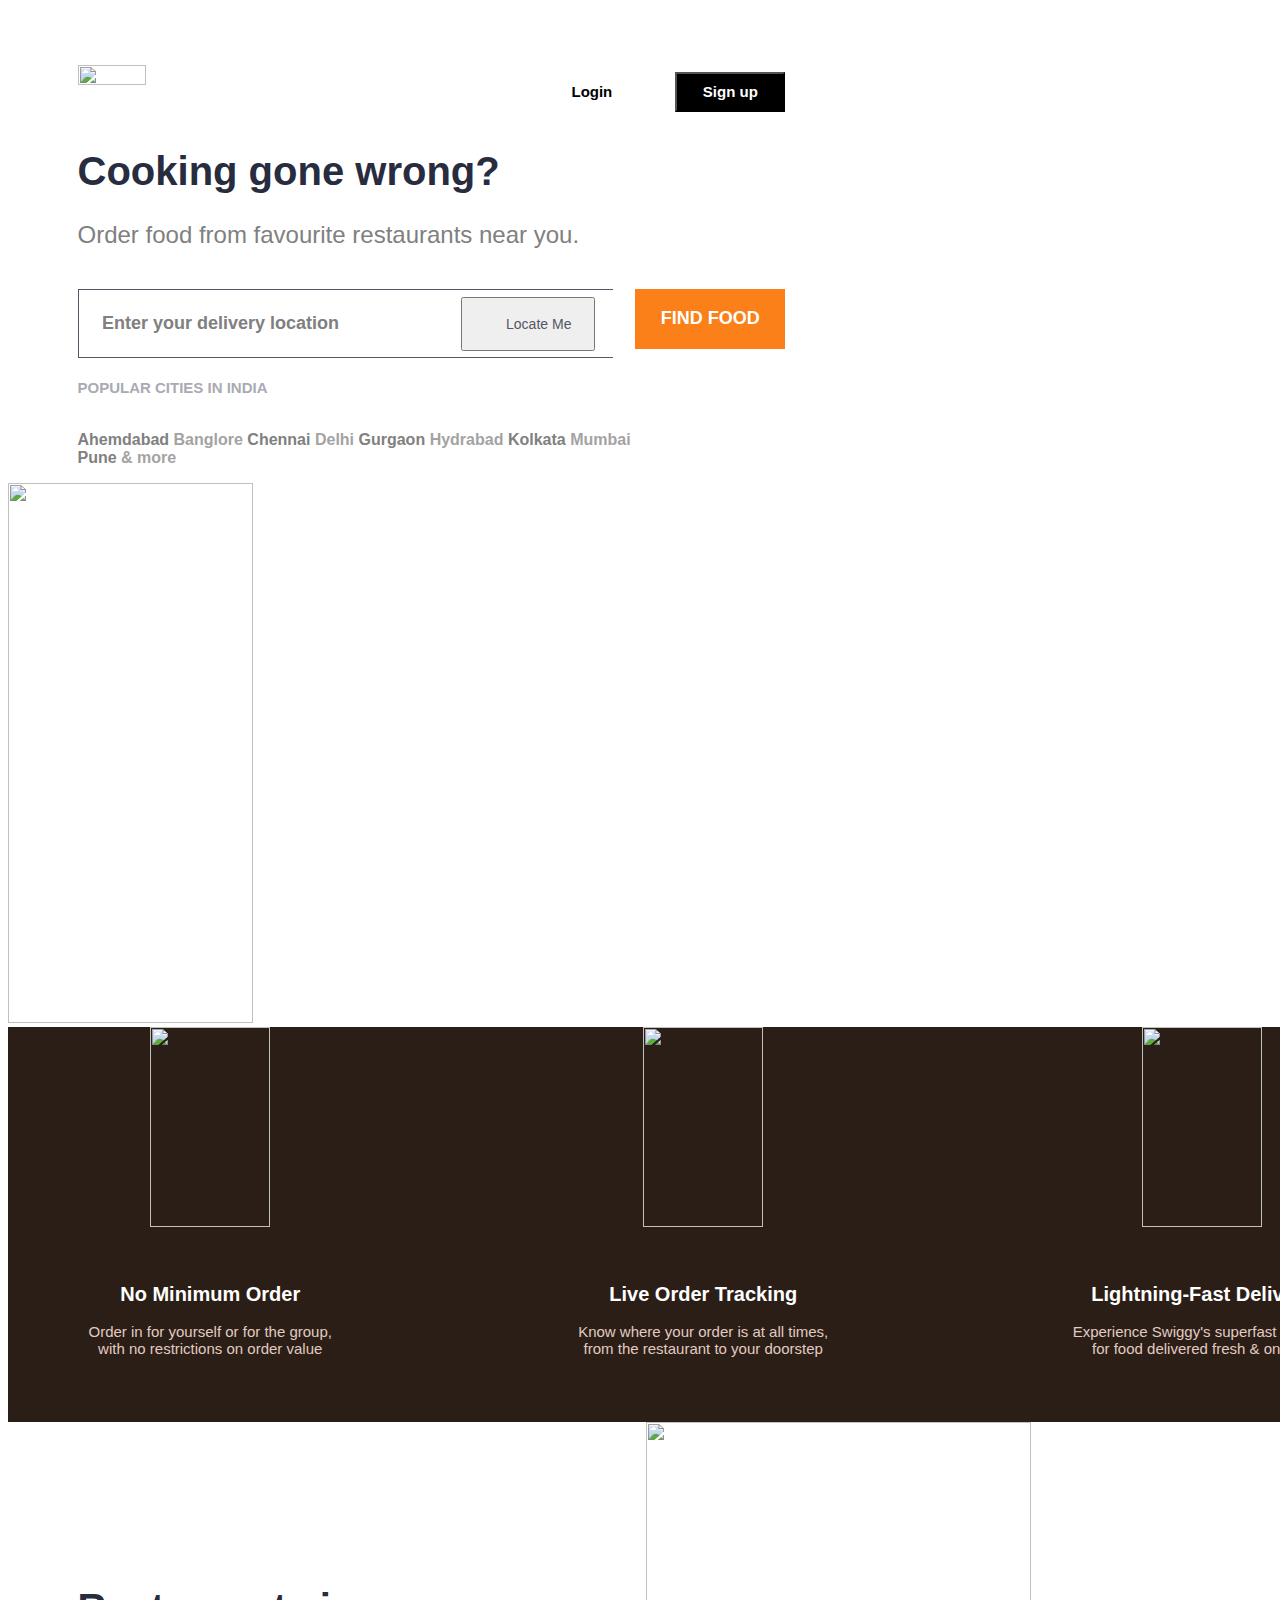
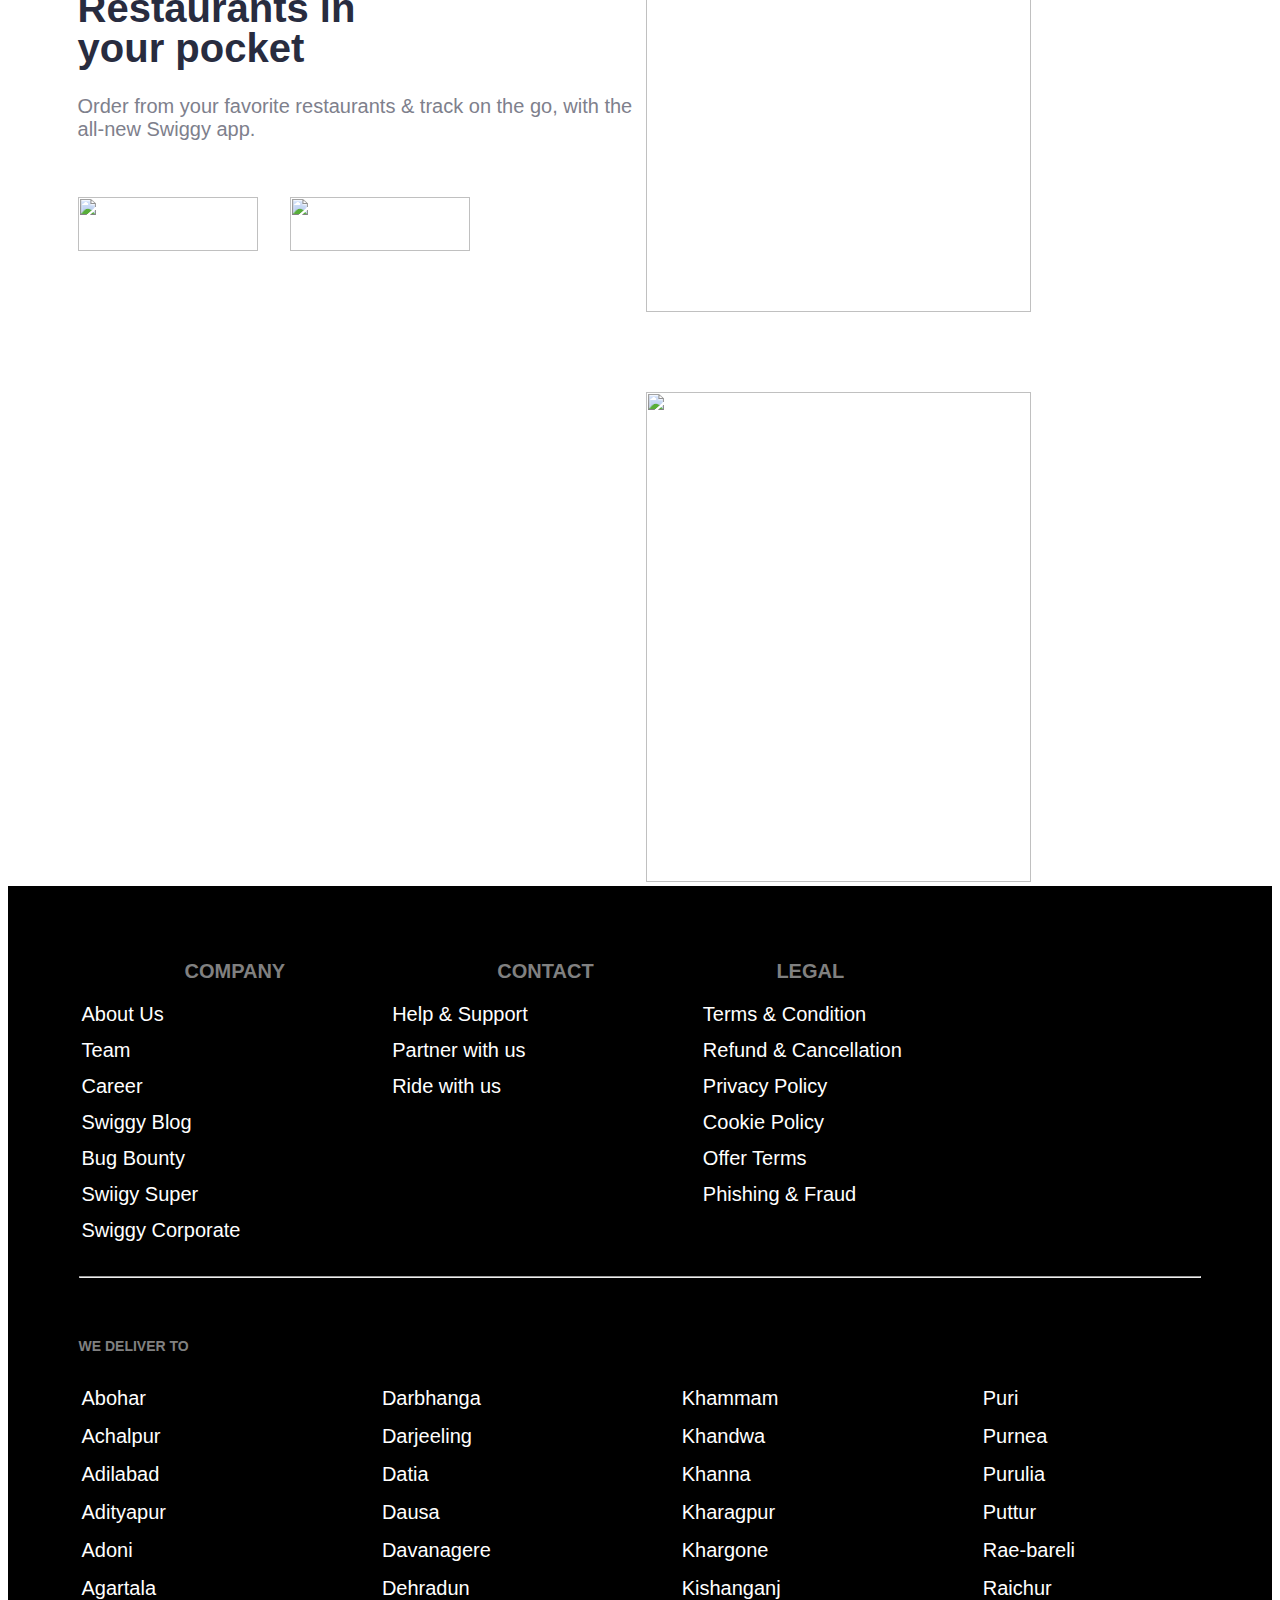
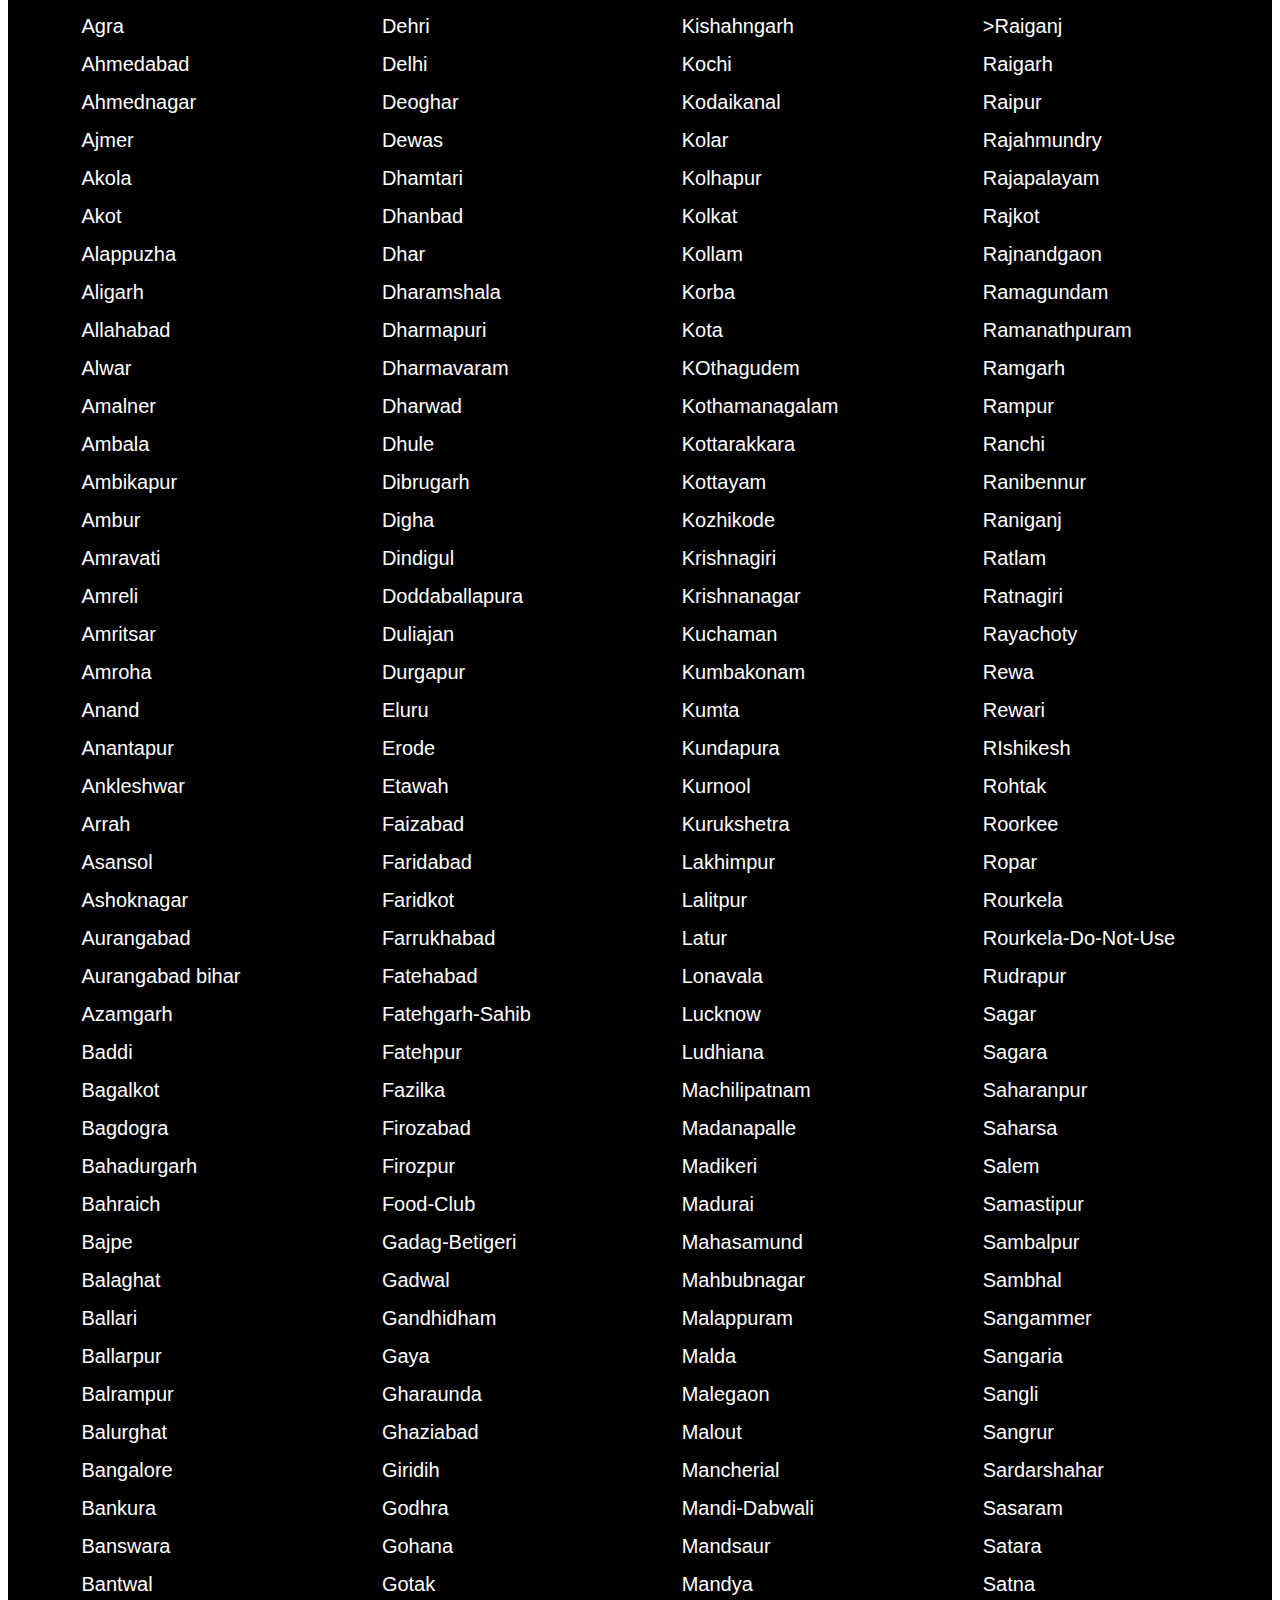
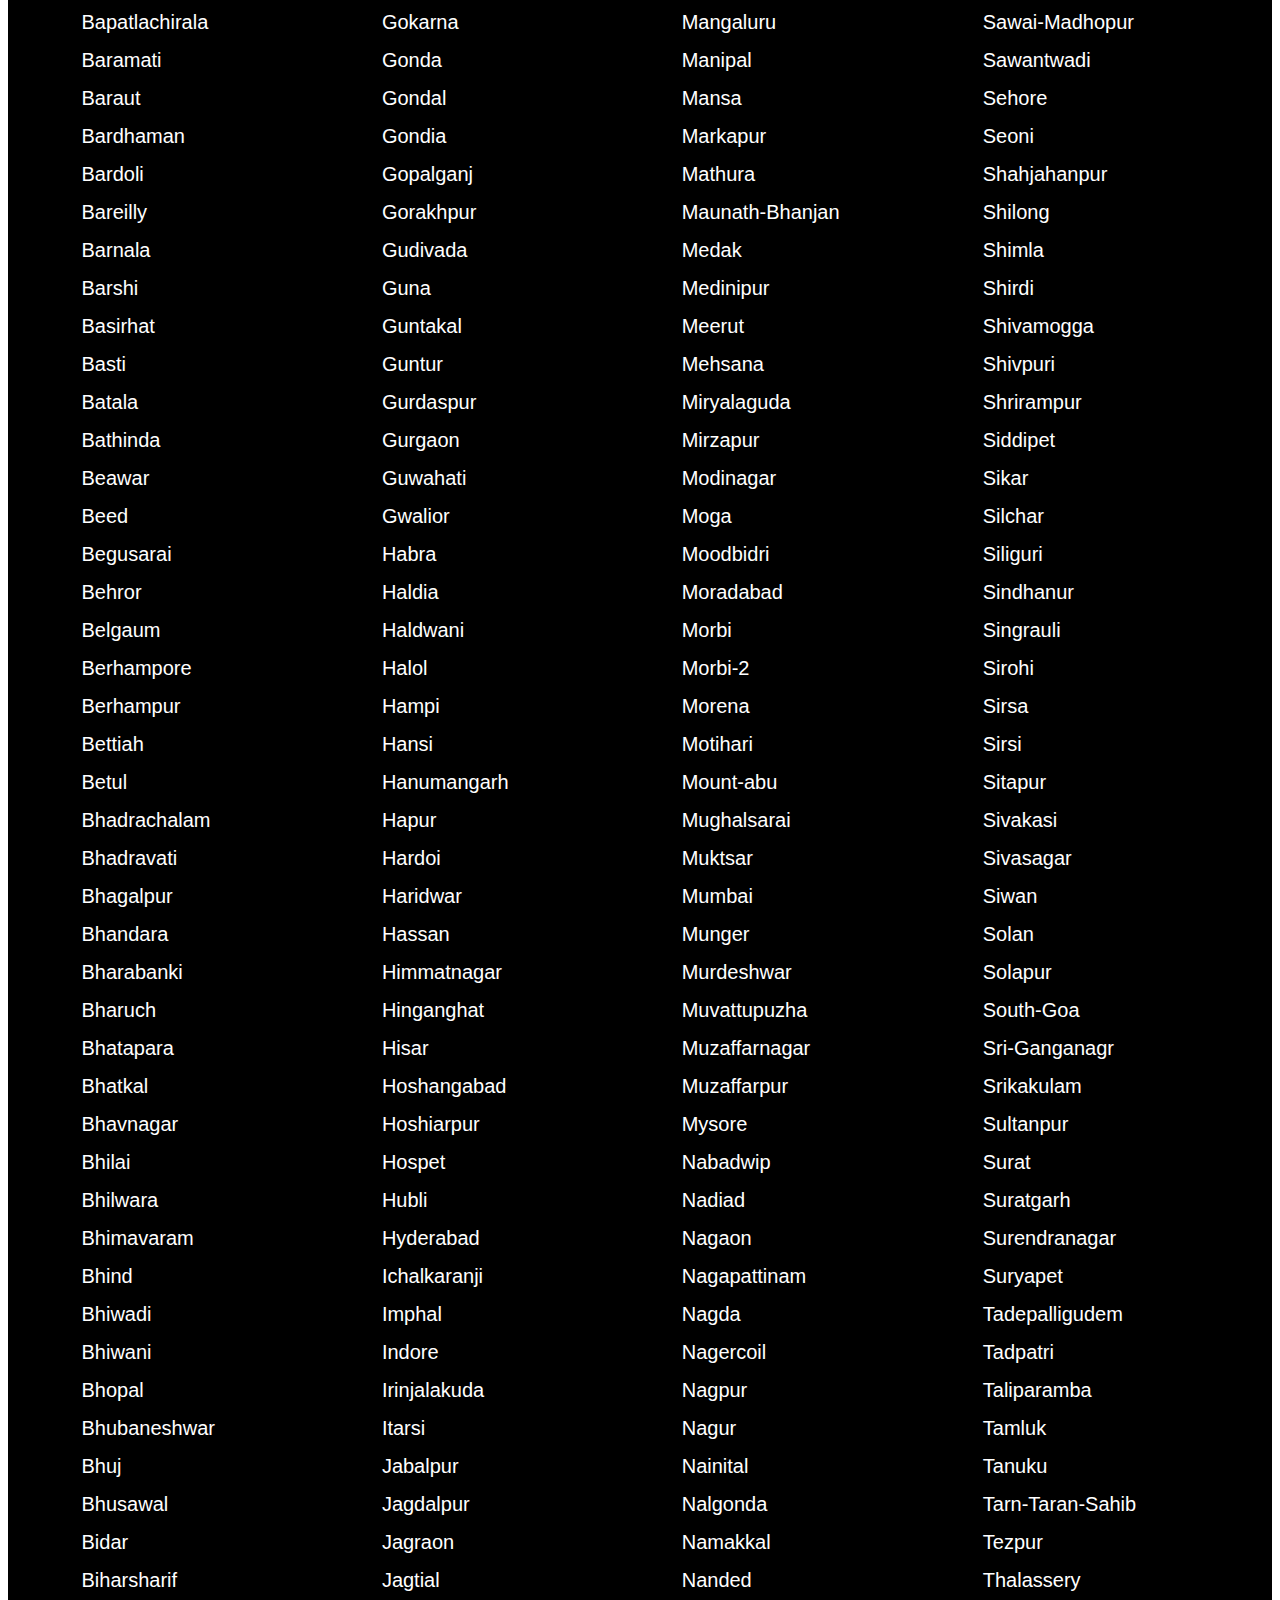
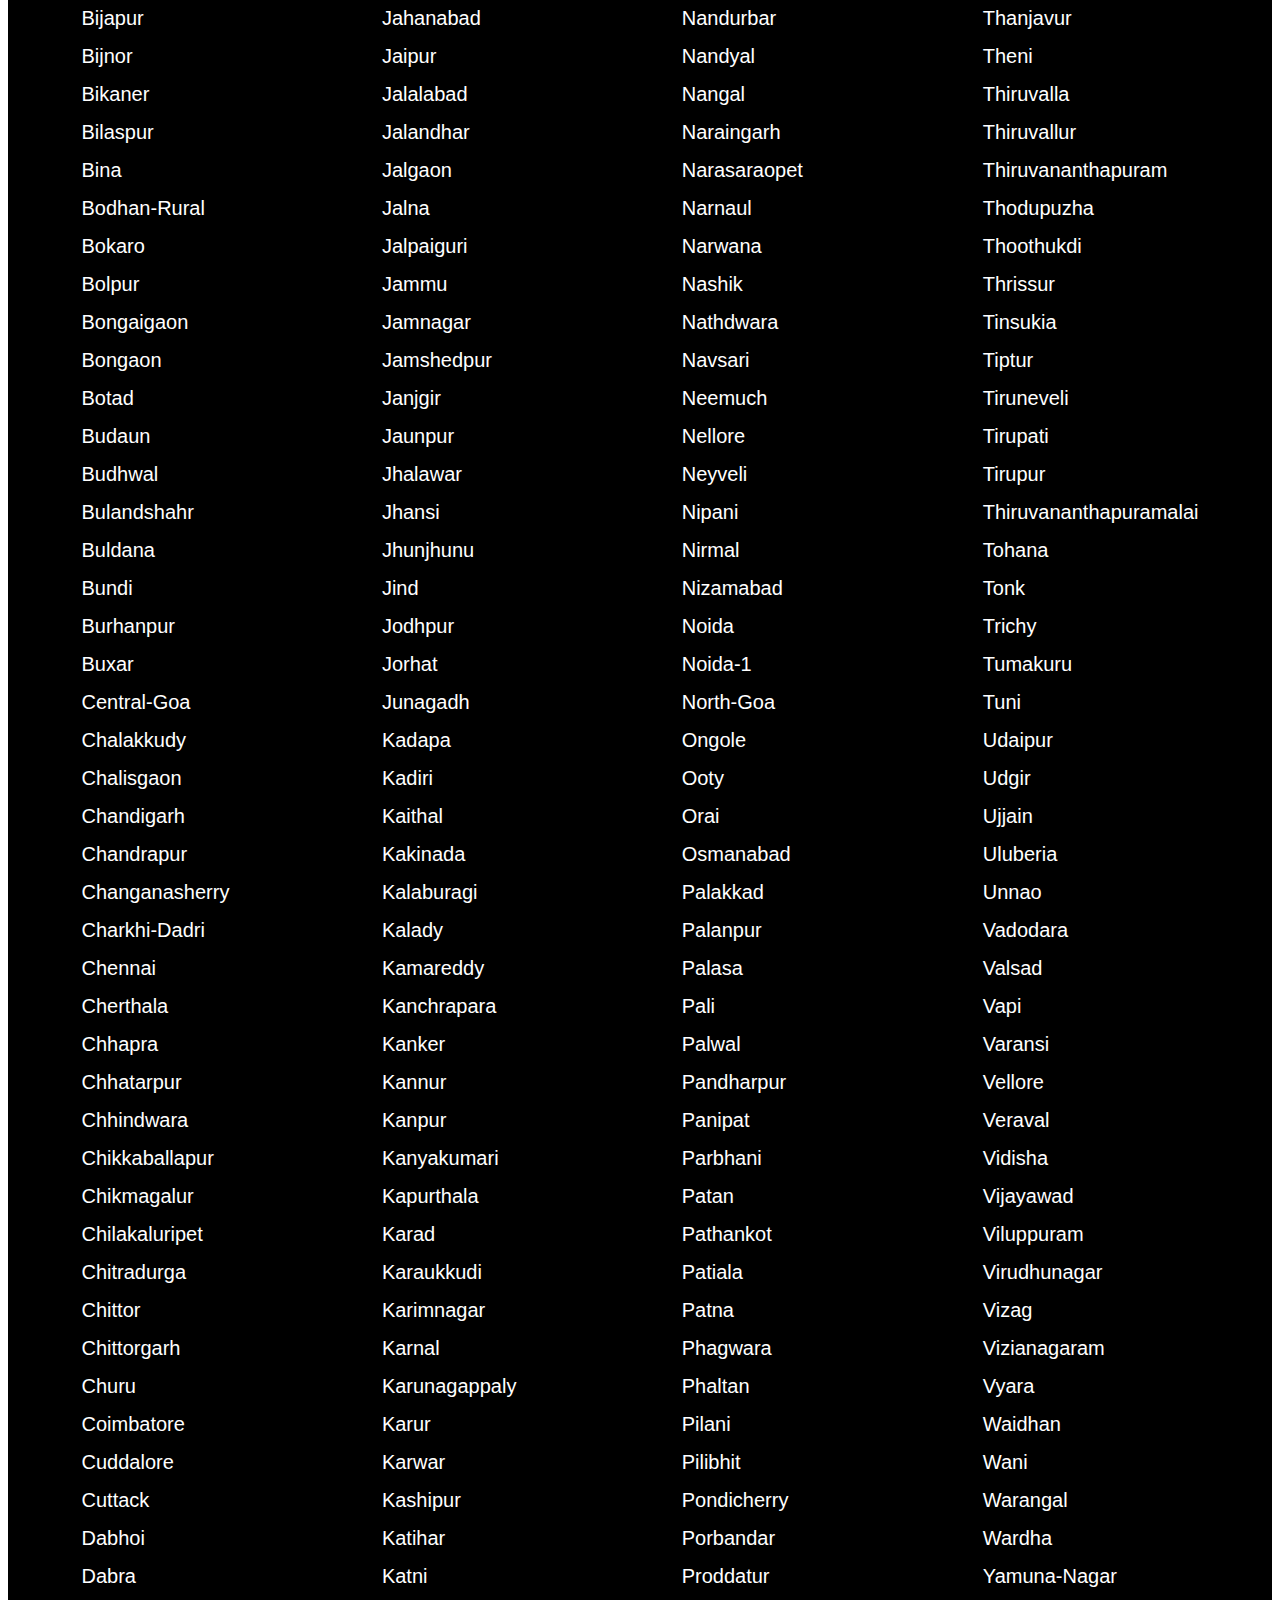
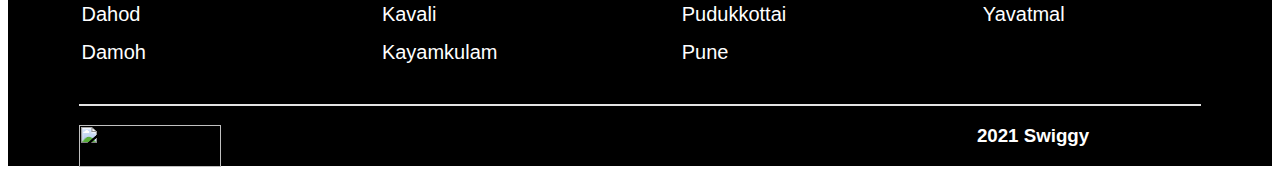
==== index.html @ a5641478 "Neccesary changes made" ====
<!DOCTYPE html>
<html>

<head>
    <title>20SE02IT009 SWIGGY</title>
    <link href="https://cdn.jsdelivr.net/npm/bootstrap@5.0.1/dist/css/bootstrap.min.css" rel="stylesheet"
        integrity="sha384-+0n0xVW2eSR5OomGNYDnhzAbDsOXxcvSN1TPprVMTNDbiYZCxYbOOl7+AMvyTG2x" crossorigin="anonymous">
    <script src="https://cdn.jsdelivr.net/npm/@popperjs/core@2.9.2/dist/umd/popper.min.js"
        integrity="sha384-IQsoLXl5PILFhosVNubq5LC7Qb9DXgDA9i+tQ8Zj3iwWAwPtgFTxbJ8NT4GN1R8p"
        crossorigin="anonymous"></script>
    <script src="https://cdn.jsdelivr.net/npm/bootstrap@5.0.1/dist/js/bootstrap.min.js"
        integrity="sha384-Atwg2Pkwv9vp0ygtn1JAojH0nYbwNJLPhwyoVbhoPwBhjQPR5VtM2+xf0Uwh9KtT"
        crossorigin="anonymous"></script>
    <link rel="stylesheet" type="text/css" href="main.css">
    <meta name="viewport" content="width=device-width, initial-scale=1">
</head>

<body>
    <div class="signuppage" id="signupform">
        <span class="close" id="close" onclick="document.getElementById('signupform').style.display='none'"><img
                src="image/close.svg" height="15px" width="15px"></span>
        <br>
        <br>
        <div>
            <div class="signlabel">
                <h3>Sign up</h3>
                <p>or <a href="#">login to your account</a></p>
            </div>
            <div class="frankphoto">
                <img src="image/swiggy.svg" height="85px" width="85px">
            </div>
        </div>
        <br>
        <br>
        <br>
        <br>
        <br>
        <div>
            <form>
                <input type="textbox" name="Phone Number" placeholder="Phone number" class="signform"><br>
                <input type="textbox" name="Name" placeholder="Name" class="signform"><br>
                <input type="textbox" name="Email" placeholder="Email" class="signform"><br>
                <input type="textbox" name="Password" placeholder="Password" class="signform"
                    style="border-bottom: 1px solid grey;">
            </form>
        </div>
        <h2 class="referalcode">Have a referral code?</h2>
        <button type="submit" class="signupcontinue">CONTINUE</button>
        <p class="creteaccount">By creating an account, I accept the <a href="#" class="terms">Terms & Conditions</a>
        </p>
    </div>
    <div class="loginpage" id="loginpage">
        <span class="close" id="close" onclick="document.getElementById('loginpage').style.display='none'"><img
                src="close.svg" height="15px" width="15px"></span>
        <br>
        <br>
        <div>
            <div class="signlabel">
                <h3>Login</h3>
                <p>or <a href="#">login to your account</a></p>
            </div>
            <div class="frankphoto">
                <img src="image/swiggy.svg" height="85px" width="85px">
            </div>
            <br>
            <br>
            <br>
            <br>
            <br>
            <input type="input" name="Phone number" placeholder="Phone number" class="signform"
                style="border-bottom: 1px solid grey;">
            <br>
            <br>
            <button type="submit" class="signupcontinue">LOGIN</button>
        </div>
    </div>
    <div class="header">
        <div class="head1">
            <img src="image/logo2.png" height="11.8%" width="31%">
            <div class="buttonbar">
                <button class="Login" id="loginpage" onclick="login()">Login </button>
                <button type="button" class="signup" id="signup" onclick="sign()">Sign up</button>
            </div>
            <script>
                function login() {
                    document.getElementById("loginpage").style.display = "block";

                }
                function sign() {
                    document.getElementById("signupform").style.display = "block";

                }
            </script>
            <h1 class="headline">Cooking gone wrong?</h1>
            <p class="description">Order food from favourite restaurants near you.</p>
            <div class="fullsearchbar">
                <div class="div1">
                    <input type="searchbar" placeholder="Enter your delivery location" class="search">
                    <button type="button" class="btn"><img src="image/crosschair.svg" height="14px" width="14px">
                        &nbspLocate Me</button>
                </div>
                <div style="float: right; height: 100%">
                    <button type="button" class="findfood">FIND FOOD</button>
                </div>
            </div>
            <h6 class="popular">POPULAR CITIES IN INDIA</h6>
            <p class="allcity"><a href="swiggycity.html" style="text-decoration: none; color:#808080"
                    target="_new"><b>Ahemdabad</b></a> <span class="colornamecity">Banglore</span> <b>Chennai</b> <span
                    class="colornamecity">Delhi</span> <b>Gurgaon</b> <span class="colornamecity">Hydrabad</span>
                <b>Kolkata</b> <span class="colornamecity">Mumbai</span> <br><b>Pune</b> <span class="colornamecity">&
                    more</span>
            </p>
        </div>
        <div class="head2">
            <img src="image/sidephoto.jpg" height="540px" width="44%">
        </div>
    </div>
    <div class="middlediv">
        <div class="minimumdiv">
            <img src="image/minim.png" height="200px" width="120px">
            <br>
            <br>
            <br>
            <h2 class="thumbtitle">No Minimum Order</h2>
            <p class="thumbdis">Order in for yourself or for the group, with no restrictions on order value</p>

        </div>
        <div class="livediv">

            <img src="image/live.png" height="200px" width="120px">
            <br>
            <br>
            <br>
            <h2 class="thumbtitle">Live Order Tracking</h2>
            <p class="thumbdis">Know where your order is at all times, from the restaurant to your doorstep</p>
        </div>
        <div class="fastdiv">

            <img src="image/fast.png" height="200px" width="120px">
            <br>
            <br>
            <br>
            <h2 class="thumbtitle">Lightning-Fast Delivery</h2>
            <p class="thumbdis">Experience Swiggy's superfast delivery for food delivered fresh & on time</p>
        </div>
    </div>
    <div style="background-color: white;">
        <div class="downloadlinkdiv">
            <div class="downloadtitle">
                <h1>Restaurants in your pocket</h1>
            </div>
            <div class="downloaddis">
                <p>Order from your favorite restaurants & track on the go, with the all-new Swiggy app.</p>
                <br>
                <br>
                <a href="https://play.google.com/store/apps/details?id=in.swiggy.android" target="_new">
                    <img src="image/play.png" width="180px" height="54px"></a>

                <a href="https://apps.apple.com/in/app/swiggy-food-order-delivery/id989540920" target="_new"><img
                        src="image/ios.png" width="180px" height="54px" style="margin-left: 5%;"></a>
            </div>
        </div>
        <div>
            <div class="phone1">
                <img src="image/phone1.png" width="385px" height="490px">
            </div>
            <div class="phone2">
                <img src="image/phone2.png" width="385px" height="490px">
            </div>
        </div>
    </div>
    <div class="tablediv">
        <table class="table1">
            <tr>
                <th>COMPANY</th>
                <th>CONTACT</th>
                <th>LEGAL</th>
            </tr>
            <tr>
                <td><a href="#">About Us</a></td>
                <td><a href="#">Help & Support</a></td>
                <td><a href="#">Terms & Condition</a></td>
            </tr>
            <tr>
                <td><a href="#">Team</a></td>
                <td><a href="#">Partner with us</a></td>
                <td><a href="#">Refund & Cancellation</a></td>
            </tr>
            <tr>
                <td><a href="#">Career</a></td>
                <td><a href="#">Ride with us</a></td>
                <td><a href="#">Privacy Policy</a></td>
            </tr>
            <tr>
                <td><a href="#">Swiggy Blog</a></td>
                <td></td>
                <td><a href="#">Cookie Policy</a></td>
            </tr>
            <tr>
                <td><a href="#">Bug Bounty</a></td>
                <td></td>
                <td><a href="#">Offer Terms</a></td>
            </tr>
            <tr>
                <td><a href="#">Swiigy Super</a></td>
                <td></td>
                <td><a href="#">Phishing & Fraud</a></td>
            </tr>
            <tr>
                <td><a href="#">Swiggy Corporate</a></td>
                <td></td>
                <td></td>
            </tr>
        </table>
        <hr class="hrline">
        <div>
            <h3 class="wedeliver">WE DELIVER TO</h3>
            <table class="citytable">
                <tr>
                    <td><a href="#">Abohar</a></td>
                    <td><a href="#">Darbhanga</a></td>
                    <td><a href="#">Khammam</a></td>
                    <td><a href="#">Puri</a></td>
                </tr>
                <tr>
                    <td><a href="#">Achalpur</a></td>
                    <td><a href="#">Darjeeling</a></td>
                    <td><a href="#">Khandwa</a></td>
                    <td><a href="#">Purnea</a></td>
                </tr>
                <tr>
                    <td><a href="#">Adilabad</a></td>
                    <td><a href="#">Datia</a></td>
                    <td><a href="#">Khanna</a></td>
                    <td><a href="#">Purulia</a></td>
                </tr>
                <tr>
                    <td><a href="#">Adityapur</a></td>
                    <td><a href="#">Dausa</a></td>
                    <td><a href="#">Kharagpur</a></td>
                    <td><a href="#">Puttur</a></td>
                </tr>
                <tr>
                    <td><a href="#">Adoni</a></td>
                    <td><a href="#">Davanagere</a></td>
                    <td><a href="#">Khargone</a></td>
                    <td><a href="#">Rae-bareli</a></td>
                </tr>
                <tr>
                    <td><a href="#">Agartala</a></td>
                    <td><a href="#">Dehradun</a></td>
                    <td><a href="#">Kishanganj</a></td>
                    <td><a href="#">Raichur</a></td>
                </tr>
                <tr>
                    <td><a href="#">Agra</td>
                    <td><a href="#">Dehri</a></td>
                    <td><a href="#">Kishahngarh</a></td>
                    <td><a href="#">>Raiganj</a></td>
                </tr>
                <tr>
                    <td><a href="#">Ahmedabad</a></td>
                    <td><a href="#">Delhi</a></td>
                    <td><a href="#">Kochi</a></td>
                    <td><a href="#">Raigarh</a></td>
                </tr>
                <tr>
                    <td><a href="#">Ahmednagar</a></td>
                    <td><a href="#">Deoghar</a></td>
                    <td><a href="#">Kodaikanal</a></td>
                    <td><a href="#">Raipur</a></td>
                </tr>
                <tr>
                    <td><a href="#">Ajmer</a></td>
                    <td><a href="#">Dewas</a></td>
                    <td><a href="#">Kolar</a></td>
                    <td><a href="#">Rajahmundry</a></td>
                </tr>
                <tr>
                    <td><a href="#">Akola</a></td>
                    <td><a href="#">Dhamtari</a></td>
                    <td><a href="#">Kolhapur</a></td>
                    <td><a href="#">Rajapalayam</a></td>
                </tr>
                <tr>
                    <td><a href="#">Akot</a></td>
                    <td><a href="#">Dhanbad</a></td>
                    <td><a href="#">Kolkat</a></td>
                    <td><a href="#">Rajkot</a></td>
                </tr>
                <tr>
                    <td><a href="#">Alappuzha</a></td>
                    <td><a href="#">Dhar</a></td>
                    <td><a href="#">Kollam</a></td>
                    <td><a href="#">Rajnandgaon</a></td>
                </tr>
                <tr>
                    <td><a href="#">Aligarh</a></td>
                    <td><a href="#">Dharamshala</a></td>
                    <td><a href="#">Korba</a></td>
                    <td><a href="#">Ramagundam</a></td>
                </tr>
                <tr>
                    <td><a href="#">Allahabad</a></td>
                    <td><a href="#">Dharmapuri</a></td>
                    <td><a href="#">Kota</a></td>
                    <td><a href="#">Ramanathpuram</a></td>
                </tr>
                <tr>
                    <td><a href="#">Alwar</a></td>
                    <td><a href="#">Dharmavaram</a></td>
                    <td><a href="#">KOthagudem</a></td>
                    <td><a href="#">Ramgarh</a></td>
                </tr>
                <tr>
                    <td><a href="#">Amalner</a></td>
                    <td><a href="#">Dharwad</a></td>
                    <td><a href="#">Kothamanagalam</a></td>
                    <td><a href="#">Rampur</a></td>
                </tr>
                <tr>
                    <td><a href="#">Ambala</a></td>
                    <td><a href="#">Dhule</a></td>
                    <td><a href="#">Kottarakkara</a></td>
                    <td><a href="#">Ranchi</a></td>
                </tr>
                <tr>
                    <td><a href="#">Ambikapur</a></td>
                    <td><a href="#">Dibrugarh</a></td>
                    <td><a href="#">Kottayam</a></td>
                    <td><a href="#">Ranibennur</a></td>
                </tr>
                <tr>
                    <td><a href="#">Ambur</a></td>
                    <td><a href="#">Digha</a></td>
                    <td><a href="#">Kozhikode</a></td>
                    <td><a href="#">Raniganj</a></td>
                </tr>
                <tr>
                    <td><a href="#">Amravati</a></td>
                    <td><a href="#">Dindigul</a></td>
                    <td><a href="#">Krishnagiri</a></td>
                    <td><a href="#">Ratlam</a></td>
                </tr>
                <tr>
                    <td><a href="#">Amreli</a></td>
                    <td><a href="#">Doddaballapura</a></td>
                    <td><a href="#">Krishnanagar</a></td>
                    <td><a href="#">Ratnagiri</a></td>
                </tr>
                <tr>
                    <td><a href="#">Amritsar</a></td>
                    <td><a href="#">Duliajan</a></td>
                    <td><a href="#">Kuchaman</a></td>
                    <td><a href="#">Rayachoty</a></td>
                </tr>
                <tr>
                    <td><a href="#">Amroha</a></td>
                    <td><a href="#">Durgapur</a></td>
                    <td><a href="#">Kumbakonam</a></td>
                    <td><a href="#">Rewa</a></td>
                </tr>
                <tr>
                    <td><a href="#">Anand</a></td>
                    <td><a href="#">Eluru</a></td>
                    <td><a href="#">Kumta</a></td>
                    <td><a href="#">Rewari</a></td>
                </tr>
                <tr>
                    <td><a href="#">Anantapur</a></td>
                    <td><a href="#">Erode</a></td>
                    <td><a href="#">Kundapura</a></td>
                    <td><a href="#">RIshikesh</a></td>
                </tr>
                <tr>
                    <td><a href="#">Ankleshwar</a></td>
                    <td><a href="#">Etawah</a></td>
                    <td><a href="#">Kurnool</a></td>
                    <td><a href="#">Rohtak</a></td>
                </tr>
                <tr>
                    <td><a href="#">Arrah</a></td>
                    <td><a href="#">Faizabad</a></td>
                    <td><a href="#">Kurukshetra</a></td>
                    <td><a href="#">Roorkee</a></td>
                </tr>
                <tr>
                    <td><a href="#">Asansol</a></td>
                    <td><a href="#">Faridabad</a></td>
                    <td><a href="#">Lakhimpur</a></td>
                    <td><a href="#">Ropar</a></td>
                </tr>
                <tr>
                    <td><a href="#">Ashoknagar</a></td>
                    <td><a href="#">Faridkot</a></td>
                    <td><a href="#">Lalitpur</a></td>
                    <td><a href="#">Rourkela</a></td>
                </tr>
                <tr>
                    <td><a href="#">Aurangabad</a></td>
                    <td><a href="#">Farrukhabad</a></td>
                    <td><a href="#">Latur</a></td>
                    <td><a href="#">Rourkela-Do-Not-Use</a></td>
                </tr>
                <tr>
                    <td><a href="#">Aurangabad bihar</a></td>
                    <td><a href="#">Fatehabad</a></td>
                    <td><a href="#">Lonavala</a></td>
                    <td><a href="#">Rudrapur</a></td>
                </tr>
                <tr>
                    <td><a href="#">Azamgarh</a></td>
                    <td><a href="#">Fatehgarh-Sahib</a></td>
                    <td><a href="#">Lucknow</a></td>
                    <td><a href="#">Sagar</a></td>
                </tr>
                <tr>
                    <td><a href="#">Baddi</a></td>
                    <td><a href="#">Fatehpur</a></td>
                    <td><a href="#">Ludhiana</a></td>
                    <td><a href="#">Sagara</a></td>
                </tr>
                <tr>
                    <td><a href="#">Bagalkot</a></td>
                    <td><a href="#">Fazilka</a></td>
                    <td><a href="#">Machilipatnam</a></td>
                    <td><a href="#">Saharanpur</a></td>
                </tr>
                <tr>
                    <td><a href="#">Bagdogra</a></td>
                    <td><a href="#">Firozabad</a></td>
                    <td><a href="#">Madanapalle</a></td>
                    <td><a href="#">Saharsa</a></td>
                </tr>
                <tr>
                    <td><a href="#">Bahadurgarh</a></td>
                    <td><a href="#">Firozpur</a></td>
                    <td><a href="#">Madikeri</a></td>
                    <td><a href="#">Salem</a></td>
                </tr>
                <tr>
                    <td><a href="#">Bahraich</a></td>
                    <td><a href="#">Food-Club</a></td>
                    <td><a href="#">Madurai</a></td>
                    <td><a href="#">Samastipur</a></td>
                </tr>
                <tr>
                    <td><a href="#">Bajpe</a></td>
                    <td><a href="#">Gadag-Betigeri</a></td>
                    <td><a href="#">Mahasamund</a></td>
                    <td><a href="#">Sambalpur</a></td>
                </tr>
                <tr>
                    <td><a href="#">Balaghat</a></td>
                    <td><a href="#">Gadwal</a></td>
                    <td><a href="#">Mahbubnagar</a></td>
                    <td><a href="#">Sambhal</a></td>
                </tr>
                <tr>
                    <td><a href="#">Ballari</a></td>
                    <td><a href="#">Gandhidham</a></td>
                    <td><a href="#">Malappuram</a></td>
                    <td><a href="#">Sangammer</a></td>
                </tr>
                <tr>
                    <td><a href="#">Ballarpur</a></td>
                    <td><a href="#">Gaya</a></td>
                    <td><a href="#">Malda</a></td>
                    <td><a href="#">Sangaria</a></td>
                </tr>
                <tr>
                    <td><a href="#">Balrampur</a></td>
                    <td><a href="#">Gharaunda</a></td>
                    <td><a href="#">Malegaon</a></td>
                    <td><a href="#">Sangli</a></td>
                </tr>
                <tr>
                    <td><a href="#">Balurghat</a></td>
                    <td><a href="#">Ghaziabad</a></td>
                    <td><a href="#">Malout</a></td>
                    <td><a href="#">Sangrur</a></td>
                </tr>
                <tr>
                    <td><a href="#">Bangalore</a></td>
                    <td><a href="#">Giridih</a></td>
                    <td><a href="#">Mancherial</a></td>
                    <td><a href="#">Sardarshahar</a></td>
                </tr>
                <tr>
                    <td><a href="#">Bankura</a></td>
                    <td><a href="#">Godhra</a></td>
                    <td><a href="#">Mandi-Dabwali</a></td>
                    <td><a href="#">Sasaram</a></td>
                </tr>
                <tr>
                    <td><a href="#">Banswara</a></td>
                    <td><a href="#">Gohana</a></td>
                    <td><a href="#">Mandsaur</a></td>
                    <td><a href="#">Satara</a></td>
                </tr>
                <tr>
                    <td><a href="#">Bantwal</a></td>
                    <td><a href="#">Gotak</a></td>
                    <td><a href="#">Mandya</a></td>
                    <td><a href="#">Satna</a></td>
                </tr>
                <tr>
                    <td><a href="#">Bapatlachirala</a></td>
                    <td><a href="#">Gokarna</a></td>
                    <td><a href="#">Mangaluru</a></td>
                    <td><a href="#">Sawai-Madhopur</a></td>
                </tr>
                <tr>
                    <td><a href="#">Baramati</a></td>
                    <td><a href="#">Gonda</a></td>
                    <td><a href="#">Manipal</a></td>
                    <td><a href="#">Sawantwadi</a></td>
                </tr>
                <tr>
                    <td><a href="#">Baraut</a></td>
                    <td><a href="#">Gondal</a></td>
                    <td><a href="#">Mansa</a></td>
                    <td><a href="#">Sehore</a></td>
                </tr>
                <tr>
                    <td><a href="#">Bardhaman</a></td>
                    <td><a href="#">Gondia</a></td>
                    <td><a href="#">Markapur</a></td>
                    <td><a href="#">Seoni</a></td>
                </tr>
                <tr>
                    <td><a href="#">Bardoli</a></td>
                    <td><a href="#">Gopalganj</a></td>
                    <td><a href="#">Mathura</a></td>
                    <td><a href="#">Shahjahanpur</a></td>
                </tr>
                <tr>
                    <td><a href="#">Bareilly</a></td>
                    <td><a href="#">Gorakhpur</a></td>
                    <td><a href="#">Maunath-Bhanjan</a></td>
                    <td><a href="#">Shilong</a></td>
                </tr>
                <tr>
                    <td><a href="#">Barnala</a></td>
                    <td><a href="#">Gudivada</a></td>
                    <td><a href="#">Medak</a></td>
                    <td><a href="#">Shimla</a></td>
                </tr>
                <tr>
                    <td><a href="#">Barshi</a></td>
                    <td><a href="#">Guna</a></td>
                    <td><a href="#">Medinipur</a></td>
                    <td><a href="#">Shirdi</a></td>
                </tr>
                <tr>
                    <td><a href="#">Basirhat</a></td>
                    <td><a href="#">Guntakal</a></td>
                    <td><a href="#">Meerut</a></td>
                    <td><a href="#">Shivamogga</a></td>
                </tr>
                <tr>
                    <td><a href="#">Basti</a></td>
                    <td><a href="#">Guntur</a></td>
                    <td><a href="#">Mehsana</a></td>
                    <td><a href="#">Shivpuri</a></td>
                </tr>
                <tr>
                    <td><a href="#">Batala</a></td>
                    <td><a href="#">Gurdaspur</a></td>
                    <td><a href="#">Miryalaguda</a></td>
                    <td><a href="#">Shrirampur</a></td>
                </tr>
                <tr>
                    <td><a href="#">Bathinda</a></td>
                    <td><a href="#">Gurgaon</a></td>
                    <td><a href="#">Mirzapur</a></td>
                    <td><a href="#">Siddipet</a></td>
                </tr>
                <tr>
                    <td><a href="#">Beawar</a></td>
                    <td><a href="#">Guwahati</a></td>
                    <td><a href="#">Modinagar</a></td>
                    <td><a href="#">Sikar</a></td>
                </tr>
                <tr>
                    <td><a href="#">Beed</a></td>
                    <td><a href="#">Gwalior</a></td>
                    <td><a href="#">Moga</a></td>
                    <td><a href="#">Silchar</a></td>
                </tr>
                <tr>
                    <td><a href="#">Begusarai</a></td>
                    <td><a href="#">Habra</a></td>
                    <td><a href="#">Moodbidri</a></td>
                    <td><a href="#">Siliguri</a></td>
                </tr>
                <tr>
                    <td><a href="#">Behror</a></td>
                    <td><a href="#">Haldia</a></td>
                    <td><a href="#">Moradabad</a></td>
                    <td><a href="#">Sindhanur</a></td>
                </tr>
                <tr>
                    <td><a href="#">Belgaum</a></td>
                    <td><a href="#">Haldwani</a></td>
                    <td><a href="#">Morbi</a></td>
                    <td><a href="#">Singrauli</a></td>
                </tr>
                <tr>
                    <td><a href="#">Berhampore</a></td>
                    <td><a href="#">Halol</a></td>
                    <td><a href="#">Morbi-2</a></td>
                    <td><a href="#">Sirohi</a></td>
                </tr>
                <tr>
                    <td><a href="#">Berhampur</a></td>
                    <td><a href="#">Hampi</a></td>
                    <td><a href="#">Morena</a></td>
                    <td><a href="#">Sirsa</a></td>
                </tr>
                <tr>
                    <td><a href="#">Bettiah</a></td>
                    <td><a href="#">Hansi</a></td>
                    <td><a href="#">Motihari</a></td>
                    <td><a href="#">Sirsi</a></td>
                </tr>
                <tr>
                    <td><a href="#">Betul</a></td>
                    <td><a href="#">Hanumangarh</a></td>
                    <td><a href="#">Mount-abu</a></td>
                    <td><a href="#">Sitapur</a></td>
                </tr>
                <tr>
                    <td><a href="#">Bhadrachalam</a></td>
                    <td><a href="#">Hapur</a></td>
                    <td><a href="#">Mughalsarai</a></td>
                    <td><a href="#">Sivakasi</a></td>
                </tr>
                <tr>
                    <td><a href="#">Bhadravati</a></td>
                    <td><a href="#">Hardoi</a></td>
                    <td><a href="#">Muktsar</a></td>
                    <td><a href="#">Sivasagar</a></td>
                </tr>
                <tr>
                    <td><a href="#">Bhagalpur</a></td>
                    <td><a href="#">Haridwar</a></td>
                    <td><a href="#">Mumbai</a></td>
                    <td><a href="#">Siwan</a></td>
                </tr>
                <tr>
                    <td><a href="#">Bhandara</a></td>
                    <td><a href="#">Hassan</a></td>
                    <td><a href="#">Munger</a></td>
                    <td><a href="#">Solan</a></td>
                </tr>
                <tr>
                    <td><a href="#">Bharabanki</a></td>
                    <td><a href="#">Himmatnagar</a></td>
                    <td><a href="#">Murdeshwar</a></td>
                    <td><a href="#">Solapur</a></td>
                </tr>
                <tr>
                    <td><a href="#">Bharuch</a></td>
                    <td><a href="#">Hinganghat</a></td>
                    <td><a href="#">Muvattupuzha</a></td>
                    <td><a href="#">South-Goa</a></td>
                </tr>
                <tr>
                    <td><a href="#">Bhatapara</a></td>
                    <td><a href="#">Hisar</a></td>
                    <td><a href="#">Muzaffarnagar</a></td>
                    <td><a href="#">Sri-Ganganagr</a></td>
                </tr>
                <tr>
                    <td><a href="#">Bhatkal</a></td>
                    <td><a href="#">Hoshangabad</a></td>
                    <td><a href="#">Muzaffarpur</a></td>
                    <td><a href="#">Srikakulam</a></td>
                </tr>
                <tr>
                    <td><a href="#">Bhavnagar</a></td>
                    <td><a href="#">Hoshiarpur</a></td>
                    <td><a href="#">Mysore</a></td>
                    <td><a href="#">Sultanpur</a></td>
                </tr>
                <tr>
                    <td><a href="#">Bhilai</a></td>
                    <td><a href="#">Hospet</a></td>
                    <td><a href="#">Nabadwip</a></td>
                    <td><a href="#">Surat</a></td>
                </tr>
                <tr>
                    <td><a href="#">Bhilwara</a></td>
                    <td><a href="#">Hubli</a></td>
                    <td><a href="#">Nadiad</a></td>
                    <td><a href="#">Suratgarh</a></td>
                </tr>
                <tr>
                    <td><a href="#">Bhimavaram</a></td>
                    <td><a href="#">Hyderabad</a></td>
                    <td><a href="#">Nagaon</a></td>
                    <td><a href="#">Surendranagar</a></td>
                </tr>
                <tr>
                    <td><a href="#">Bhind</a></td>
                    <td><a href="#">Ichalkaranji</a></td>
                    <td><a href="#">Nagapattinam</a></td>
                    <td><a href="#">Suryapet</a></td>
                </tr>
                <tr>
                    <td><a href="#">Bhiwadi</a></td>
                    <td><a href="#">Imphal</a></td>
                    <td><a href="#">Nagda</a></td>
                    <td><a href="#">Tadepalligudem</a></td>
                </tr>
                <tr>
                    <td><a href="#">Bhiwani</a></td>
                    <td><a href="#">Indore</a></td>
                    <td><a href="#">Nagercoil</a></td>
                    <td><a href="#">Tadpatri</a></td>
                </tr>
                <tr>
                    <td><a href="#">Bhopal</a></td>
                    <td><a href="#">Irinjalakuda</a></td>
                    <td><a href="#">Nagpur</a></td>
                    <td><a href="#">Taliparamba</a></td>
                </tr>
                <tr>
                    <td><a href="#">Bhubaneshwar</a></td>
                    <td><a href="#">Itarsi</a></td>
                    <td><a href="#">Nagur</a></td>
                    <td><a href="#">Tamluk</a></td>
                </tr>
                <tr>
                    <td><a href="#">Bhuj</a></td>
                    <td><a href="#">Jabalpur</a></td>
                    <td><a href="#">Nainital</a></td>
                    <td><a href="#">Tanuku</a></td>
                </tr>
                <tr>
                    <td><a href="#">Bhusawal</a></td>
                    <td><a href="#">Jagdalpur</a></td>
                    <td><a href="#">Nalgonda</a></td>
                    <td><a href="#">Tarn-Taran-Sahib</a></td>
                </tr>
                <tr>
                    <td><a href="#">Bidar</a></td>
                    <td><a href="#">Jagraon</a></td>
                    <td><a href="#">Namakkal</a></td>
                    <td><a href="#">Tezpur</a></td>
                </tr>
                <tr>
                    <td><a href="#">Biharsharif</a></td>
                    <td><a href="#">Jagtial</a></td>
                    <td><a href="#">Nanded</a></td>
                    <td><a href="#">Thalassery</a></td>
                </tr>
                <tr>
                    <td><a href="#">Bijapur</a></td>
                    <td><a href="#">Jahanabad</a></td>
                    <td><a href="#">Nandurbar</a></td>
                    <td><a href="#">Thanjavur</a></td>
                </tr>
                <tr>
                    <td><a href="#">Bijnor</a></td>
                    <td><a href="#">Jaipur</a></td>
                    <td><a href="#">Nandyal</a></td>
                    <td><a href="#">Theni</a></td>
                </tr>
                <tr>
                    <td><a href="#">Bikaner</a></td>
                    <td><a href="#">Jalalabad</a></td>
                    <td><a href="#">Nangal</a></td>
                    <td><a href="#">Thiruvalla</a></td>
                </tr>
                <tr>
                    <td><a href="#">Bilaspur</a></td>
                    <td><a href="#">Jalandhar</a></td>
                    <td><a href="#">Naraingarh</a></td>
                    <td><a href="#">Thiruvallur</a></td>
                </tr>
                <tr>
                    <td><a href="#">Bina</a></td>
                    <td><a href="#">Jalgaon</a></td>
                    <td><a href="#">Narasaraopet</a></td>
                    <td><a href="#">Thiruvananthapuram</a></td>
                </tr>
                <tr>
                    <td><a href="#">Bodhan-Rural</a></td>
                    <td><a href="#">Jalna</a></td>
                    <td><a href="#">Narnaul</a></td>
                    <td><a href="#">Thodupuzha</a></td>
                </tr>
                <tr>
                    <td><a href="#">Bokaro</a></td>
                    <td><a href="#">Jalpaiguri</a></td>
                    <td><a href="#">Narwana</a></td>
                    <td><a href="#">Thoothukdi</a></td>
                </tr>
                <tr>
                    <td><a href="#">Bolpur</a></td>
                    <td><a href="#">Jammu</a></td>
                    <td><a href="#">Nashik</a></td>
                    <td><a href="#">Thrissur</a></td>
                </tr>
                <tr>
                    <td><a href="#">Bongaigaon</a></td>
                    <td><a href="#">Jamnagar</a></td>
                    <td><a href="#">Nathdwara</a></td>
                    <td><a href="#">Tinsukia</a></td>
                </tr>
                <tr>
                    <td><a href="#">Bongaon</a></td>
                    <td><a href="#">Jamshedpur</a></td>
                    <td><a href="#">Navsari</a></td>
                    <td><a href="#">Tiptur</a></td>
                </tr>
                <tr>
                    <td><a href="#">Botad</a></td>
                    <td><a href="#">Janjgir</a></td>
                    <td><a href="#">Neemuch</a></td>
                    <td><a href="#">Tiruneveli</a></td>
                </tr>
                <tr>
                    <td><a href="#">Budaun</a></td>
                    <td><a href="#">Jaunpur</a></td>
                    <td><a href="#">Nellore</a></td>
                    <td><a href="#">Tirupati</a></td>
                </tr>
                <tr>
                    <td><a href="#">Budhwal</a></td>
                    <td><a href="#">Jhalawar</a></td>
                    <td><a href="#">Neyveli</a></td>
                    <td><a href="#">Tirupur</a></td>
                </tr>
                <tr>
                    <td><a href="#">Bulandshahr</a></td>
                    <td><a href="#">Jhansi</a></td>
                    <td><a href="#">Nipani</a></td>
                    <td><a href="#">Thiruvananthapuramalai</a></td>
                </tr>
                <tr>
                    <td><a href="#">Buldana</a></td>
                    <td><a href="#">Jhunjhunu</a></td>
                    <td><a href="#">Nirmal</a></td>
                    <td><a href="#">Tohana</a></td>
                </tr>
                <tr>
                    <td><a href="#">Bundi</a></td>
                    <td><a href="#">Jind</a></td>
                    <td><a href="#">Nizamabad</a></td>
                    <td><a href="#">Tonk</a></td>
                </tr>
                <tr>
                    <td><a href="#">Burhanpur</a></td>
                    <td><a href="#">Jodhpur</a></td>
                    <td><a href="#">Noida</a></td>
                    <td><a href="#">Trichy</a></td>
                </tr>
                <tr>
                    <td><a href="#">Buxar</a></td>
                    <td><a href="#">Jorhat</a></td>
                    <td><a href="#">Noida-1</a></td>
                    <td><a href="#">Tumakuru</a></td>
                </tr>
                <tr>
                    <td><a href="#">Central-Goa</a></td>
                    <td><a href="#">Junagadh</a></td>
                    <td><a href="#">North-Goa</a></td>
                    <td><a href="#">Tuni</a></td>
                </tr>
                <tr>
                    <td><a href="#">Chalakkudy</a></td>
                    <td><a href="#">Kadapa</a></td>
                    <td><a href="#">Ongole</a></td>
                    <td><a href="#">Udaipur</a></td>
                </tr>
                <tr>
                    <td><a href="#">Chalisgaon</a></td>
                    <td><a href="#">Kadiri</a></td>
                    <td><a href="#">Ooty</a></td>
                    <td><a href="#">Udgir</a></td>
                </tr>
                <tr>
                    <td><a href="#">Chandigarh</a></td>
                    <td><a href="#">Kaithal</a></td>
                    <td><a href="#">Orai</a></td>
                    <td><a href="#">Ujjain</a></td>
                </tr>
                <tr>
                    <td><a href="#">Chandrapur</a></td>
                    <td><a href="#">Kakinada</a></td>
                    <td><a href="#">Osmanabad</a></td>
                    <td><a href="#">Uluberia</a></td>
                </tr>
                <tr>
                    <td><a href="#">Changanasherry</a></td>
                    <td><a href="#">Kalaburagi</a></td>
                    <td><a href="#">Palakkad</a></td>
                    <td><a href="#">Unnao</a></td>
                </tr>
                <tr>
                    <td><a href="#">Charkhi-Dadri</a></td>
                    <td><a href="#">Kalady</a></td>
                    <td><a href="#">Palanpur</a></td>
                    <td><a href="#">Vadodara</a></td>
                </tr>
                <tr>
                    <td><a href="#">Chennai</a></td>
                    <td><a href="#">Kamareddy</a></td>
                    <td><a href="#">Palasa</a></td>
                    <td><a href="#">Valsad</a></td>
                </tr>
                <tr>
                    <td><a href="#">Cherthala</a></td>
                    <td><a href="#">Kanchrapara</a></td>
                    <td><a href="#">Pali</a></td>
                    <td><a href="#">Vapi</a></td>
                </tr>
                <tr>
                    <td><a href="#">Chhapra</a></td>
                    <td><a href="#">Kanker</a></td>
                    <td><a href="#">Palwal</a></td>
                    <td><a href="#">Varansi</a></td>
                </tr>
                <tr>
                    <td><a href="#">Chhatarpur</a></td>
                    <td><a href="#">Kannur</a></td>
                    <td><a href="#">Pandharpur</a></td>
                    <td><a href="#">Vellore</a></td>
                </tr>
                <tr>
                    <td><a href="#">Chhindwara</a></td>
                    <td><a href="#">Kanpur</a></td>
                    <td><a href="#">Panipat</a></td>
                    <td><a href="#">Veraval</a></td>
                </tr>
                <tr>
                    <td><a href="#">Chikkaballapur</a></td>
                    <td><a href="#">Kanyakumari</a></td>
                    <td><a href="#">Parbhani</a></td>
                    <td><a href="#">Vidisha</a></td>
                </tr>
                <tr>
                    <td><a href="#">Chikmagalur</a></td>
                    <td><a href="#">Kapurthala</a></td>
                    <td><a href="#">Patan</a></td>
                    <td><a href="#">Vijayawad</a></td>
                </tr>
                <tr>
                    <td><a href="#">Chilakaluripet</a></td>
                    <td><a href="#">Karad</a></td>
                    <td><a href="#">Pathankot</a></td>
                    <td><a href="#">Viluppuram</a></td>
                </tr>
                <tr>
                    <td><a href="#">Chitradurga</a></td>
                    <td><a href="#">Karaukkudi</a></td>
                    <td><a href="#">Patiala</a></td>
                    <td><a href="#">Virudhunagar</a></td>
                </tr>
                <tr>
                    <td><a href="#">Chittor</a></td>
                    <td><a href="#">Karimnagar</a></td>
                    <td><a href="#">Patna</a></td>
                    <td><a href="#">Vizag</a></td>
                </tr>
                <tr>
                    <td><a href="#">Chittorgarh</a></td>
                    <td><a href="#">Karnal</a></td>
                    <td><a href="#">Phagwara</a></td>
                    <td><a href="#">Vizianagaram</a></td>
                </tr>
                <tr>
                    <td><a href="#">Churu</a></td>
                    <td><a href="#">Karunagappaly</a></td>
                    <td><a href="#">Phaltan</a></td>
                    <td><a href="#">Vyara</a></td>
                </tr>
                <tr>
                    <td><a href="#">Coimbatore</a></td>
                    <td><a href="#">Karur</a></td>
                    <td><a href="#">Pilani</a></td>
                    <td><a href="#">Waidhan</a></td>
                </tr>
                <tr>
                    <td><a href="#">Cuddalore</a></td>
                    <td><a href="#">Karwar</a></td>
                    <td><a href="#">Pilibhit</a></td>
                    <td><a href="#">Wani</a></td>
                </tr>
                <tr>
                    <td><a href="#">Cuttack</a></td>
                    <td><a href="#">Kashipur</a></td>
                    <td><a href="#">Pondicherry</a></td>
                    <td><a href="#">Warangal</a></td>
                </tr>
                <tr>
                    <td><a href="#">Dabhoi</a></td>
                    <td><a href="#">Katihar</a></td>
                    <td><a href="#">Porbandar</a></td>
                    <td><a href="#">Wardha</a></td>
                </tr>
                <tr>
                    <td><a href="#">Dabra</a></td>
                    <td><a href="#">Katni</a></td>
                    <td><a href="#">Proddatur</a></td>
                    <td><a href="#">Yamuna-Nagar</a></td>
                </tr>
                <tr>
                    <td><a href="#">Dahod</a></td>
                    <td><a href="#">Kavali</a></td>
                    <td><a href="#">Pudukkottai</a></td>
                    <td><a href="#">Yavatmal</a></td>
                </tr>
                <tr>
                    <td><a href="#">Damoh</a></td>
                    <td><a href="#">Kayamkulam</a></td>
                    <td><a href="#">Pune</a></td>
                    <td><a href="#"></a></td>
                </tr>
            </table>
        </div>
        <br>
        <hr style="border: 1px solid #e3e3e3;">
        <div>
            <img src="image/swiggybottomlogo.png" class="bottomlogo">
            <h3 class="bottomhead">2021 Swiggy</h3>

        </div>


</body>

</html>
---- main.css ----
body
{
	font-family: sans-serif;
	scroll-behavior: smooth;

}
.signuppage
{
	display: none;
	position: absolute;
	right: 0;
	background-color: white;
	padding-top: 30px;
	padding-left: 40px;
	padding-right: 90px;
	width: 35.5%;
	height: 100%;
}
.signlabel
{
	float: left;
	width: 70%;
}
.signlabel h3
{
	color: #282c3f;
	font-weight: 300;
	font-size: 30px;
}
.signlabel a
{
   color: #fc8019;
   font-size: 15px;
   text-decoration: none;
   font-weight: 500;
   cursor: pointer;
}
.frankphoto
{
	float: right;
	margin-top: -10px;
}
.close
{
	background-color: white;
	border: none;
	cursor: pointer;
}
.signform
{
     height: 75px;
     width: 100%;
     padding: 5%;
     border: 1px solid gray;
     border-bottom: none;
     outline: none;  
}
.referalcode
{
	color: #5d8ed5;
	font-weight: 600;
	font-size: 18px;
	margin-top: 30px;
	cursor: pointer;
}
.signupcontinue
{
	background-color: #fc8019;
	color: white;
	width: 100%;
	height: 50px;
	margin-top: 10px;
	border: none;
	font-size: 14px;
	font-weight: 600;
}
.creteaccount
{
	font-size: 12px;
	color: grey;
	margin-top: 5px;

}
.terms
{
 color: #5d8ed5;
 text-decoration: none;
}
.loginpage
{
	display: none;
	position: absolute;
	right: 0;
	background-color: white;
	padding-top: 30px;
	padding-left: 40px;
	padding-right: 75px;
	width: 35.5%;
	height: 100%;
}
.header
{
	height: 100%;
}
.head1
{
	width: 56%;
	height: 100%;
	float: left;
	padding-left: 5.5%;
	padding-top: 4.5%;
	padding-right: 5%;
}
.buttonbar
{
	float: right;
	padding-top: 1%;
}
.Login
{
	height: 40px;
	width: 110px;
	font-size: 15px;
	color: black;
	background-color: white;
	font-weight: bold;
	margin-left: 100px;
	border: none;
	font-family: sans-serif;
}
.Login:hover
{
	color: orange;
	cursor: pointer;
}
.signup
{	
	height: 40px;
	width: 110px;
	font-size: 15px;
	color: white;
	background-color: black;
	font-weight: bold;
	border-radius: 0;
	margin-left: 24px;
	border-color: black;
	font-family: sans-serif;
}

.signup:hover
{
	border: 0px;
	background-color: black;
	cursor: pointer;
}
.headline
{
	color: #282c3f;
	margin-top: 60px;
	font-family: sans-serif;
	font-size: 40px;
	font-weight: bold;
}
.description
{
	color: grey;
	font-size: 24px;
	font-family: sans-serif;
	font-weight: 100;
	margin-top: 8px;
}
.fullsearchbar
{
	height: 60px;
	width: 100%;
	margin-top: 40px;
	outline: none;
}
.div1
{
	float: left; 
	border: 1px solid black;
	border-color: #535665; 
	width: 75.5%; 
	height: 100%;
	border-right: none;
	padding-top: 1%;
}
.fullsearchbar input::placeholder
{
	color: grey;
}
.div1:hover
{
	border-color: #fc8019;
}
.search
{
	width: 66%;
	border: none;
	margin-left: 4%;
	font-size: 18px;
	font-weight: 600; 
	outline: none;
}
.search:onclick
{
	border: 1px solid white;
}
.btn
{
	padding: 0;
	margin: 0;
	width: 25%;
	font-size: 14px;
	color: #535665;
	font-weight: 300;
	height: 90%;
	padding: 1%;
	color: #535665;
}
.btn:hover
{
	background-color: #ebebeb;
	border: none;
	border-radius: 0;
}
.findfood
{
	width: 150px ;
	height: 100%;
	border: none;
	background-color: #fc8019;
	color: white;
	font-weight: 600;
	font-size: 18px;
	font-family: sans-serif;
}
.popular
{
	color: #a9abb2;
	margin-top: 30px;
	font-size: 15px;
}
.allcity
{
	color: #808080;
	font-size: 16px;
}
span
{
	color: #a3a3a3;
	font-weight: bold;
}
.middlediv
{
	padding-bottom: 4%;
	width: 100%;
	background-color: #2b1e16;
	padding-left: 5.5%;
	padding-right: 5.5%;
	justify-content: space-between;
	display: flex;
}
.minimumdiv
{
	width: 21%;
	color: white;
	text-align: center;
}
.livediv
{
	width: 22%;
	color: white;
	text-align: center;
}
.fastdiv
{
	width: 22%;
	color: white;
	text-align: center;
}
.thumbtitle
{
	font-size: 20px;
	font-weight: bold
}
.thumbdis
{
	font-size: 15px;
	color: #e0cbc1;
}
.downloadlinkdiv
{
	width: 45%;
	padding-top: 11%;
	padding-left: 5.5%;
	padding-bottom: 11%;
	height: 100%;
	float: left;
	background-color: white;

}
.downloadtitle
{
	width: 300px;

}
.downloadtitle h1
{
	font-size: 40px;
	color: #282c3f;
	font-weight: 600;
	line-height: 1;
}
.downloaddis
{
	margin-top: 3%;	
	width: 100%;
	padding-right: 25%;
}
.downloaddis p
{
	font-size: 20px;
	color:  #7e808c;
}
.phone1
{
	width: 350px;
	float: left;
	background-color: white;
}
.phone2
{
	width: 350px;
	float: left;
	margin-top: 6%;
	background-color: white;
}
.tablediv
{
	padding-left: 5.5%;
	height: 100%;
	border: 1px solid black;
	background-color: black;
	clear: both;
	padding-top: 5.5%;
	padding-right: 5.5%;
}
.table1 
{
	width: 75%;
	font-size: 20px;
	color: white;

} 
.table1 th
{
	color: gray;
	width: 37%;
	padding-bottom: 2%;
}
.table1 a
{
   color: white;
   text-decoration: none;
}
.table1  td{
   padding-bottom: 10px;
   font-weight: 300;
}
.table1 a:hover
{
	font-weight: 600;
}
.hrline
{
 margin-top: 2%;
 color: grey;
}
.citytable
{
	width: 100%;
}
.citytable td{
	width: 28%;
}
.citytable td a
{
  text-decoration: none;
  color: white;
  padding-bottom: 10px;
  font-size: 20px;
}
.citytable a:hover
{
	 font-weight: 600;
 }
.citytable  td{
   padding-bottom: 12px;
   font-weight: 300;
}
.wedeliver
{
 font-size: 14px;
 font-weight: 600;
 color: grey;
 margin-bottom: 30px;
 margin-top: 60px;
}
.bottomlogo
{
	height: 42px;
	width: 142px;
	float: left;
}
.bottomhead
{
 	color: white;
 	margin-left: 80%;
}
 .downphotos
{
 	width: 24%;
 	float: right;
 	border: 1px solid white;
 	height: 300px;

}
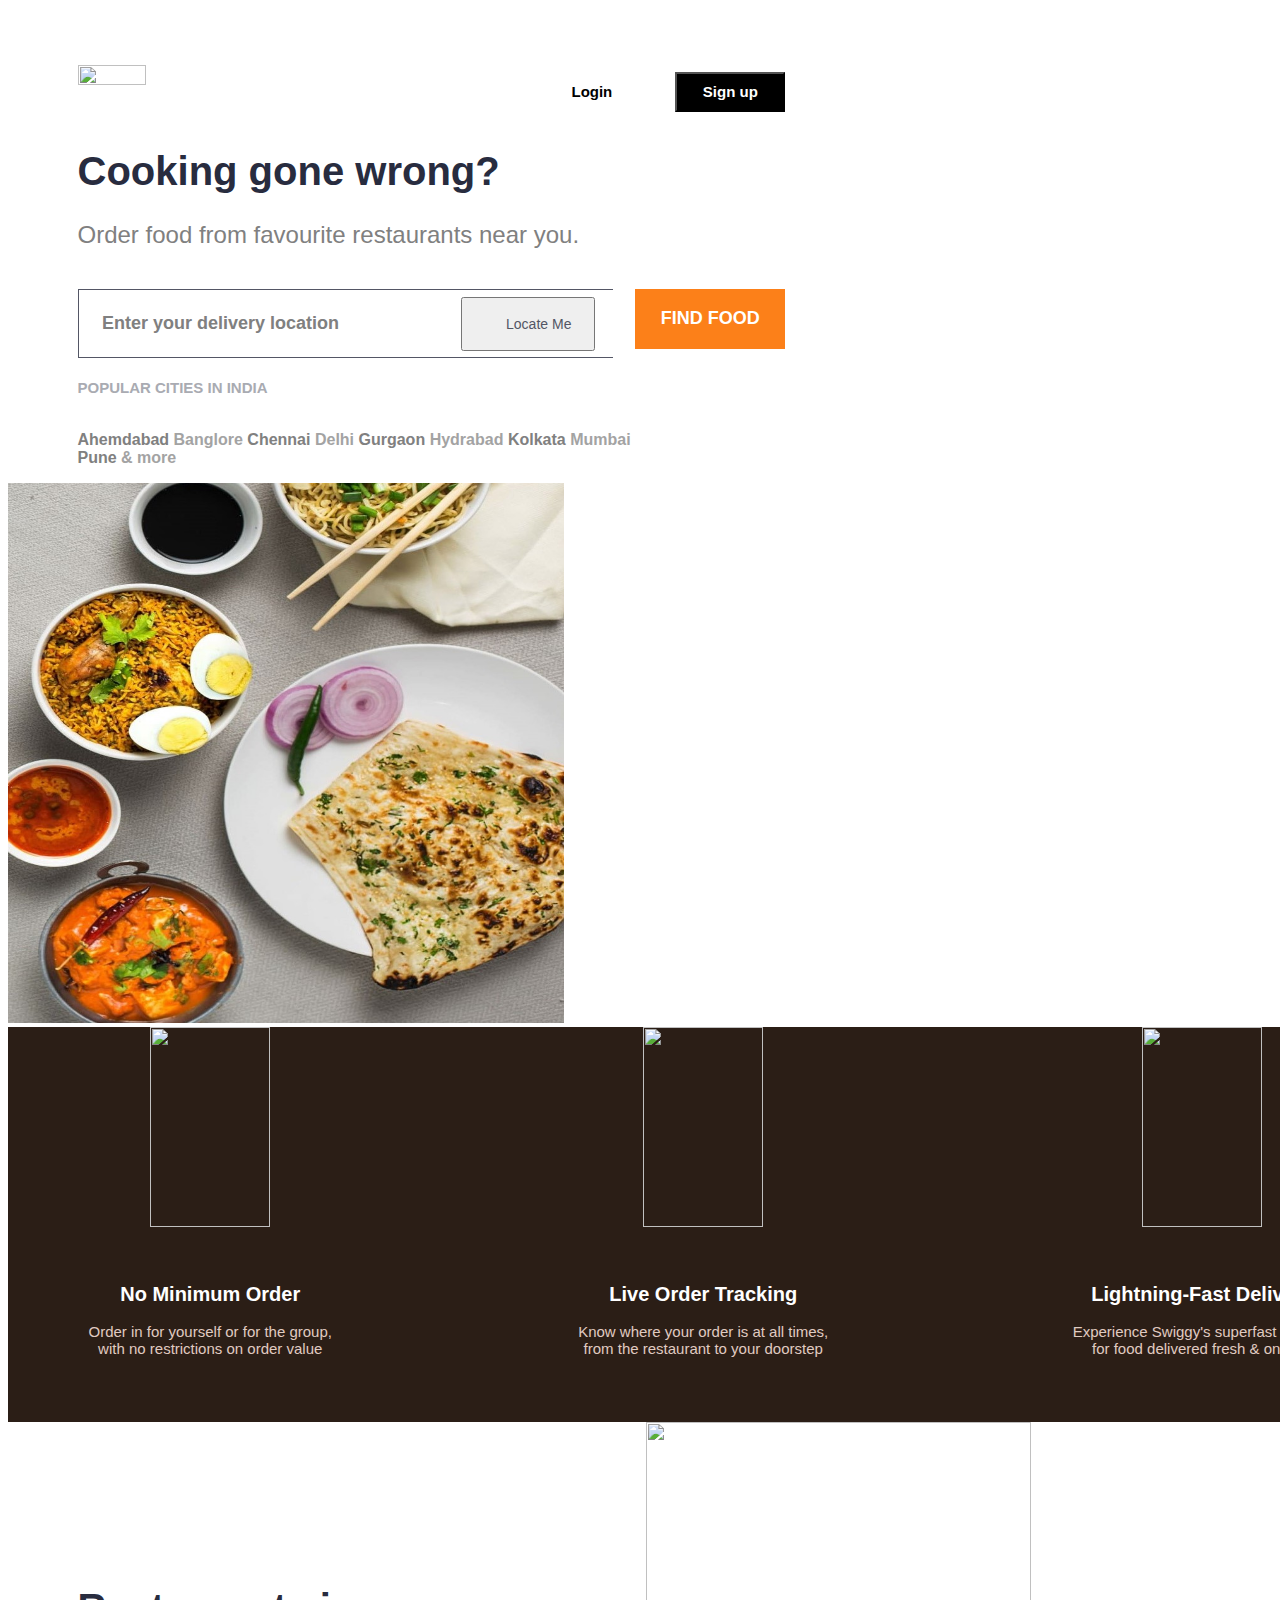
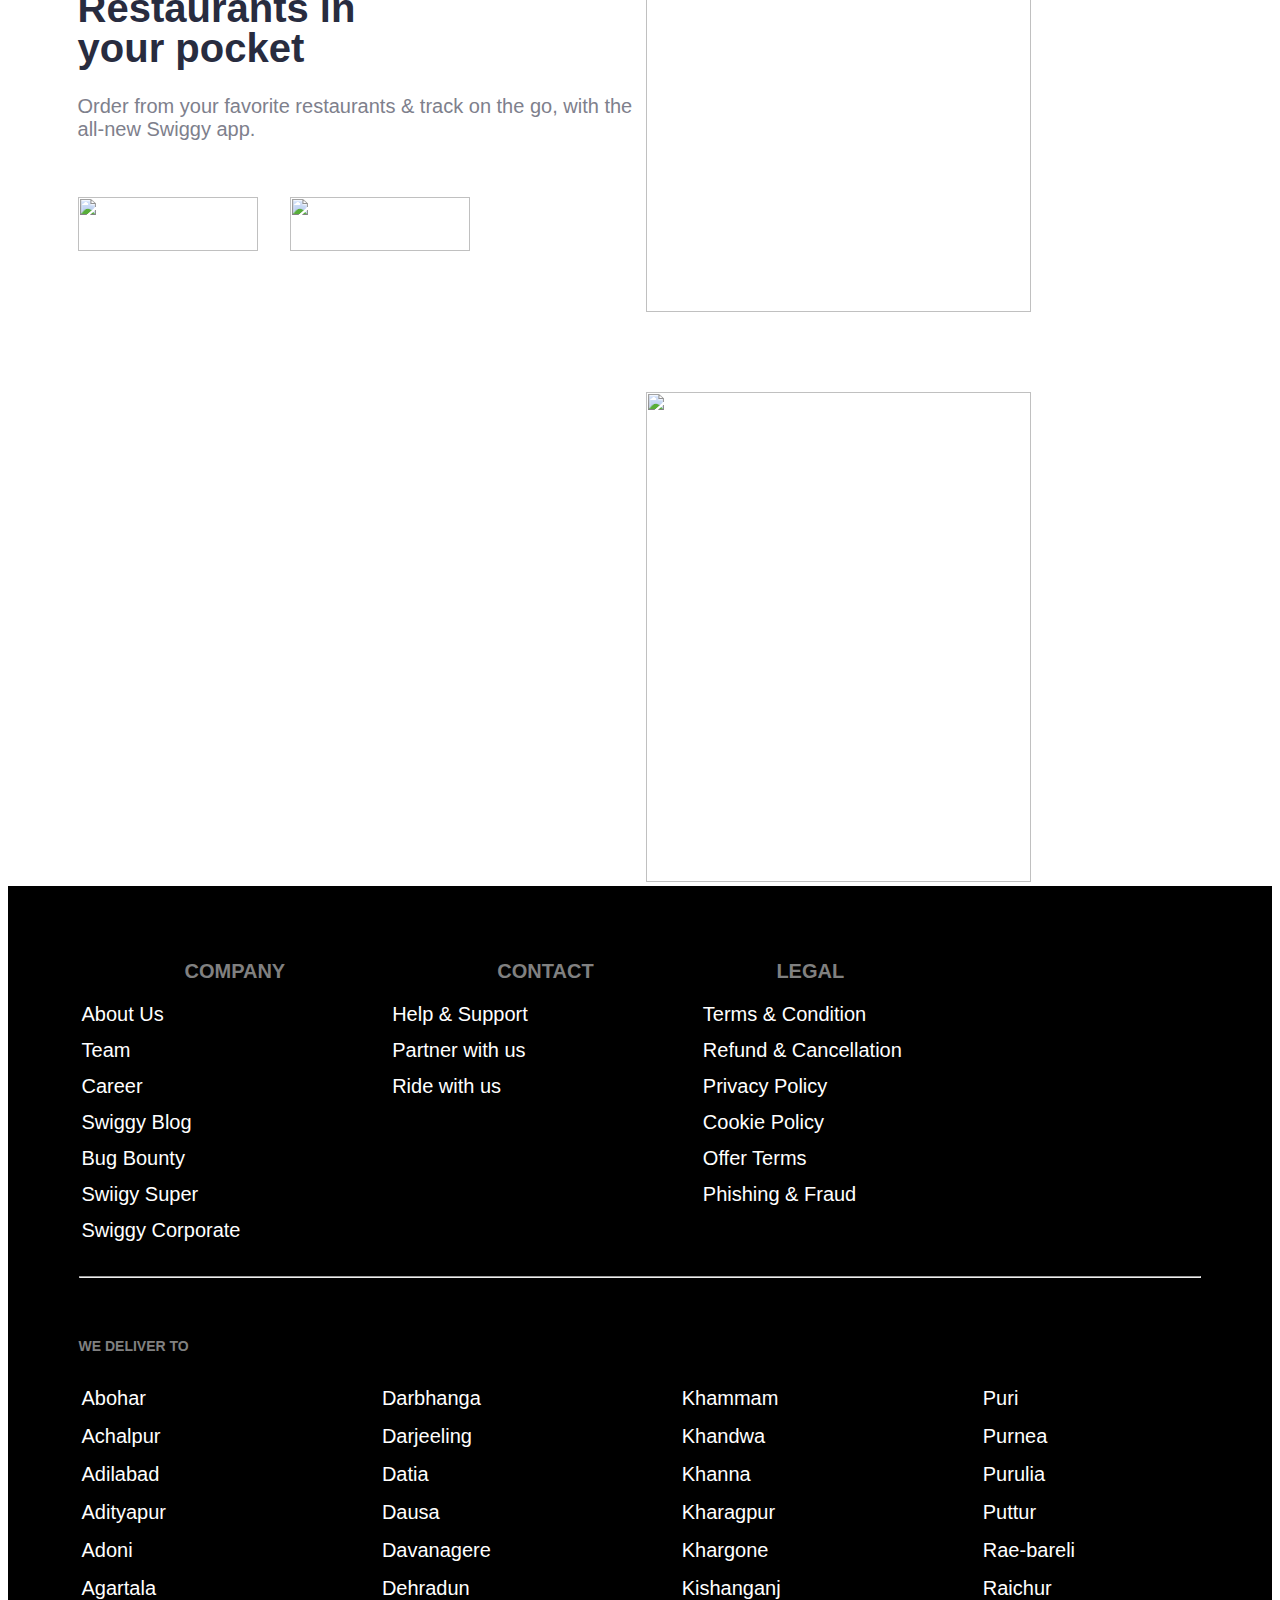
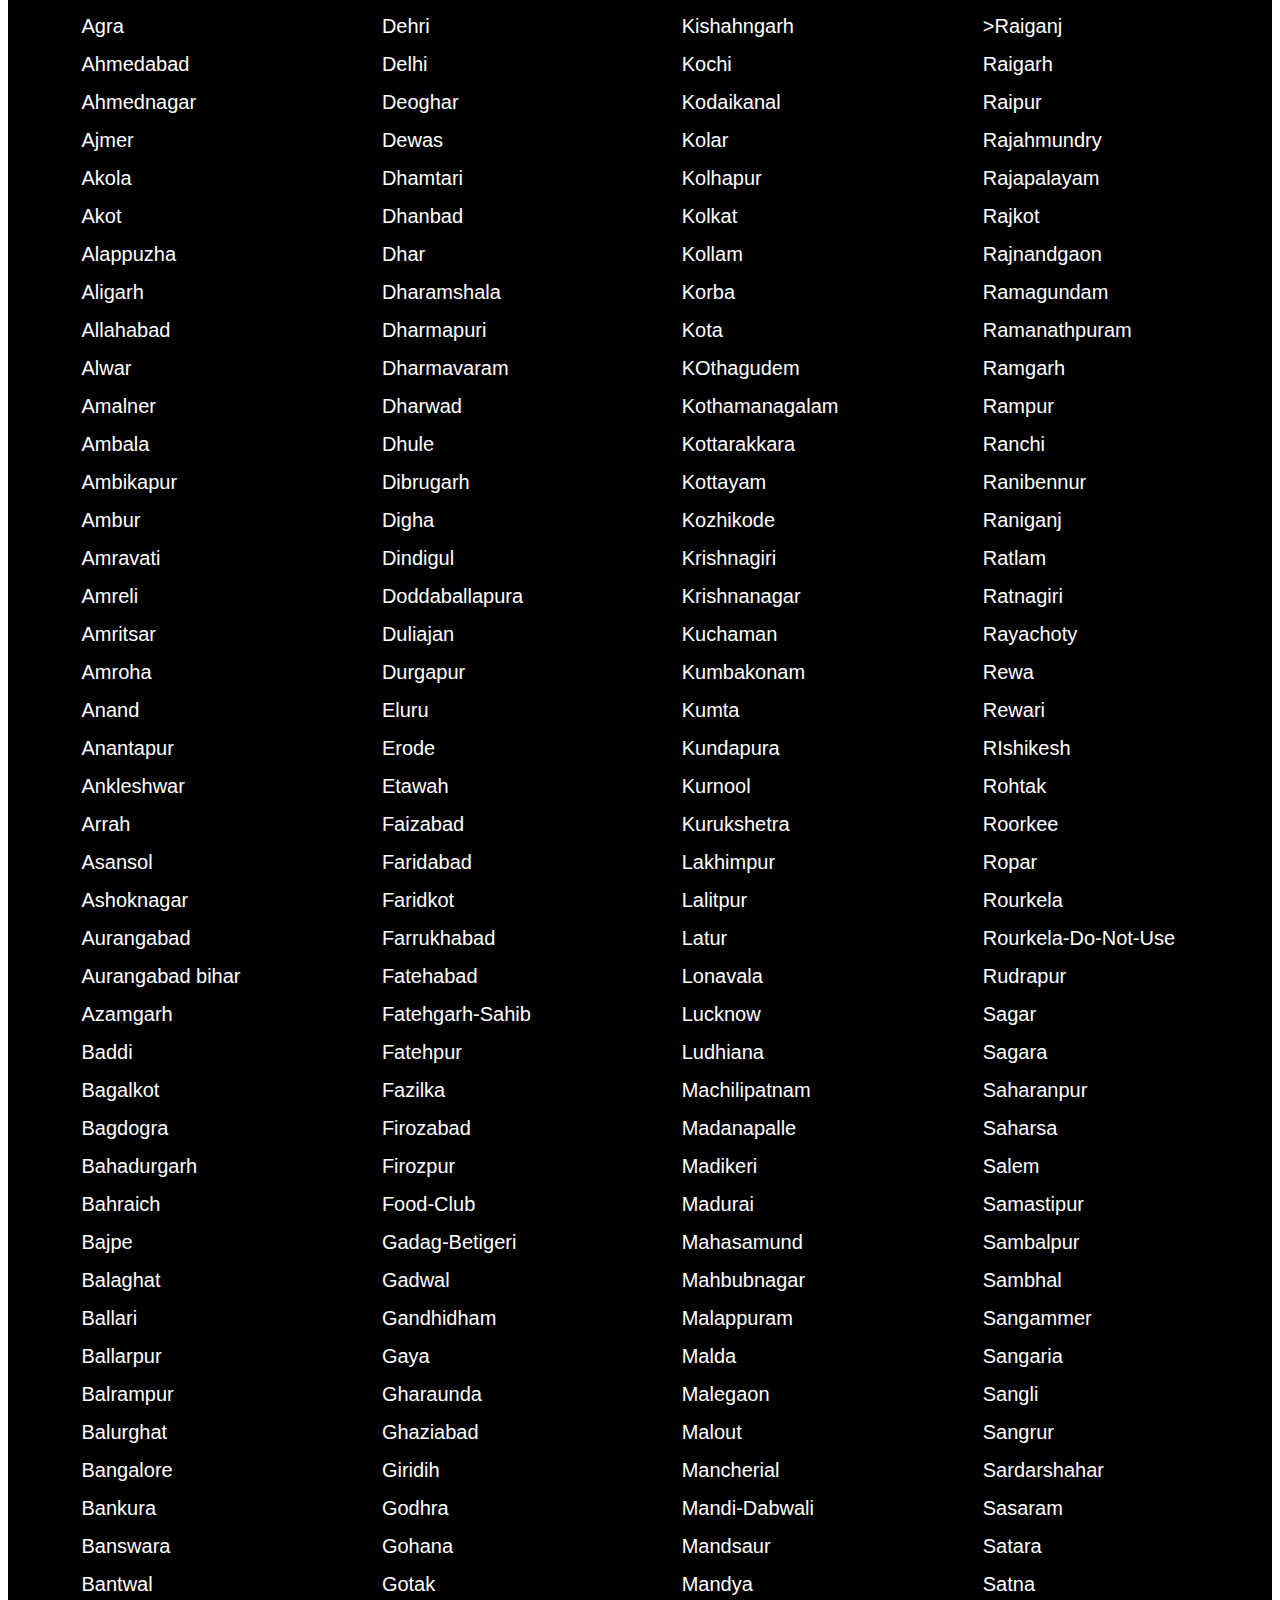
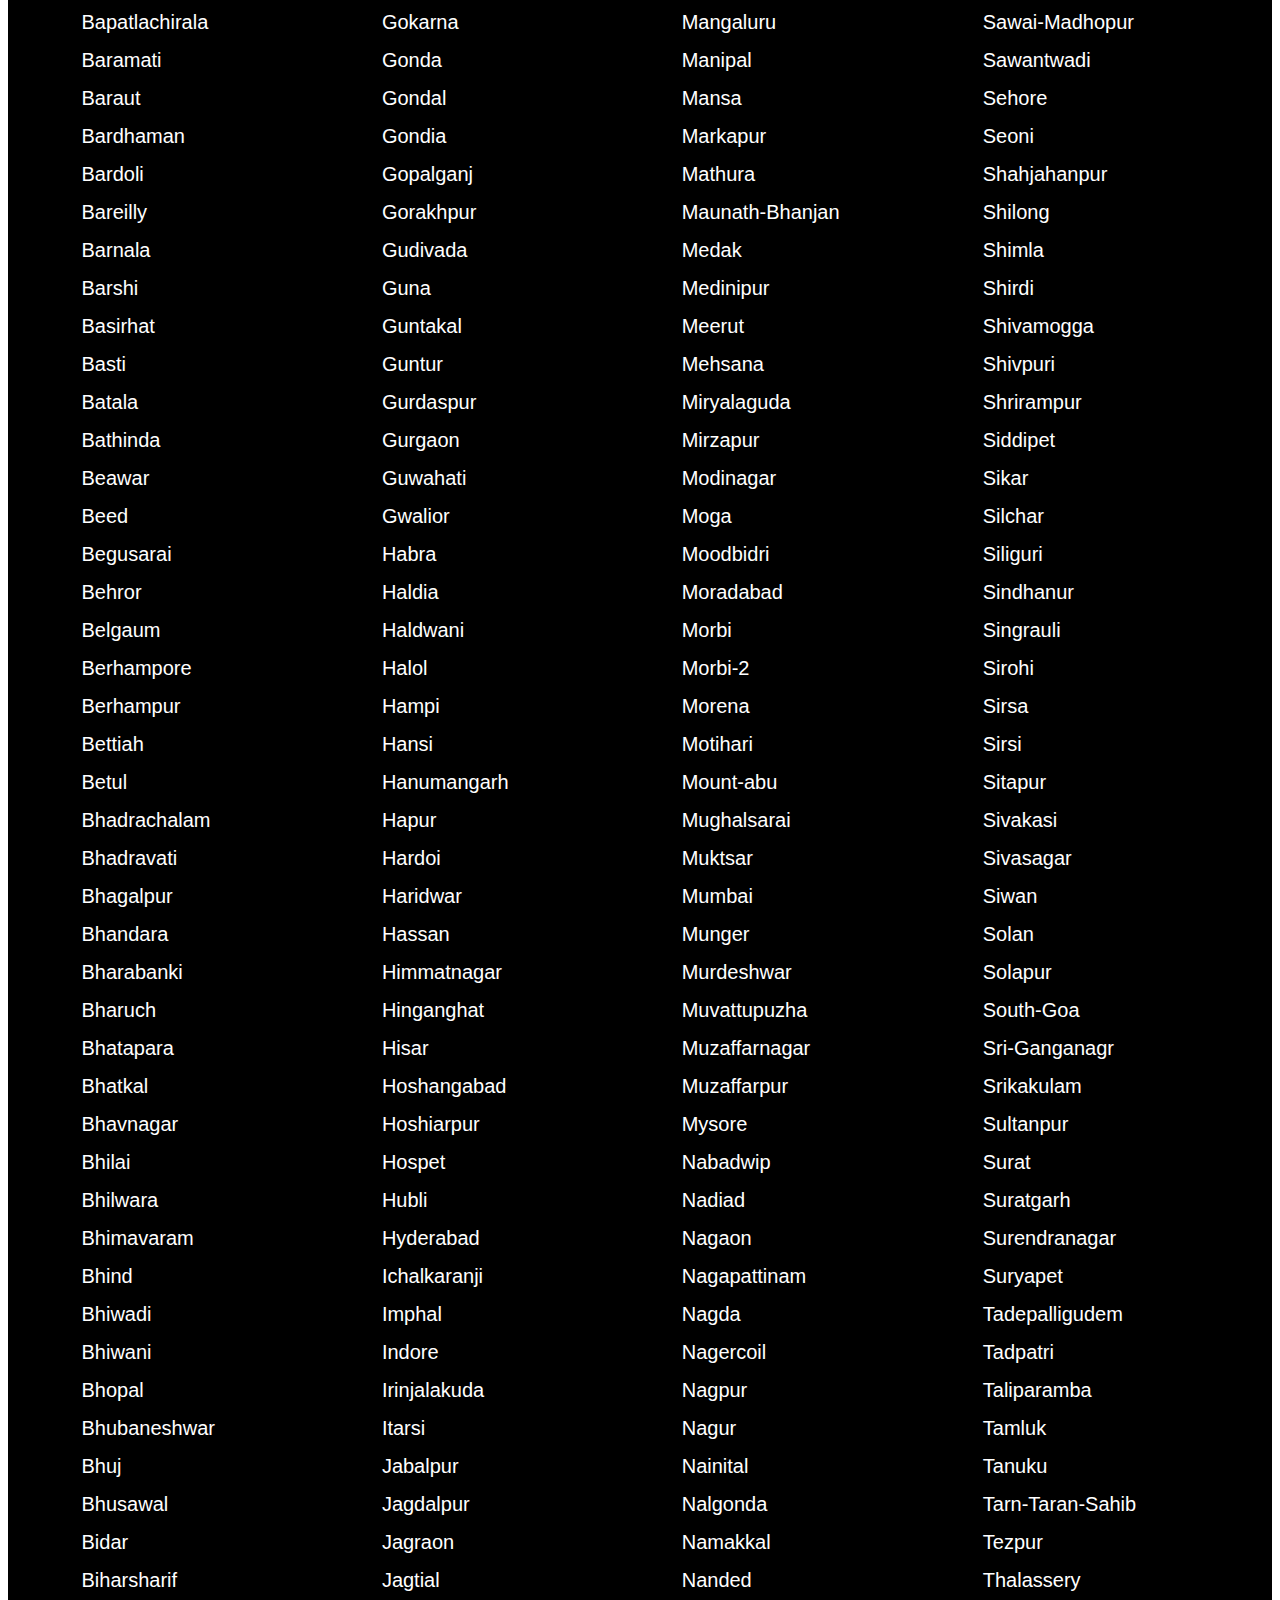
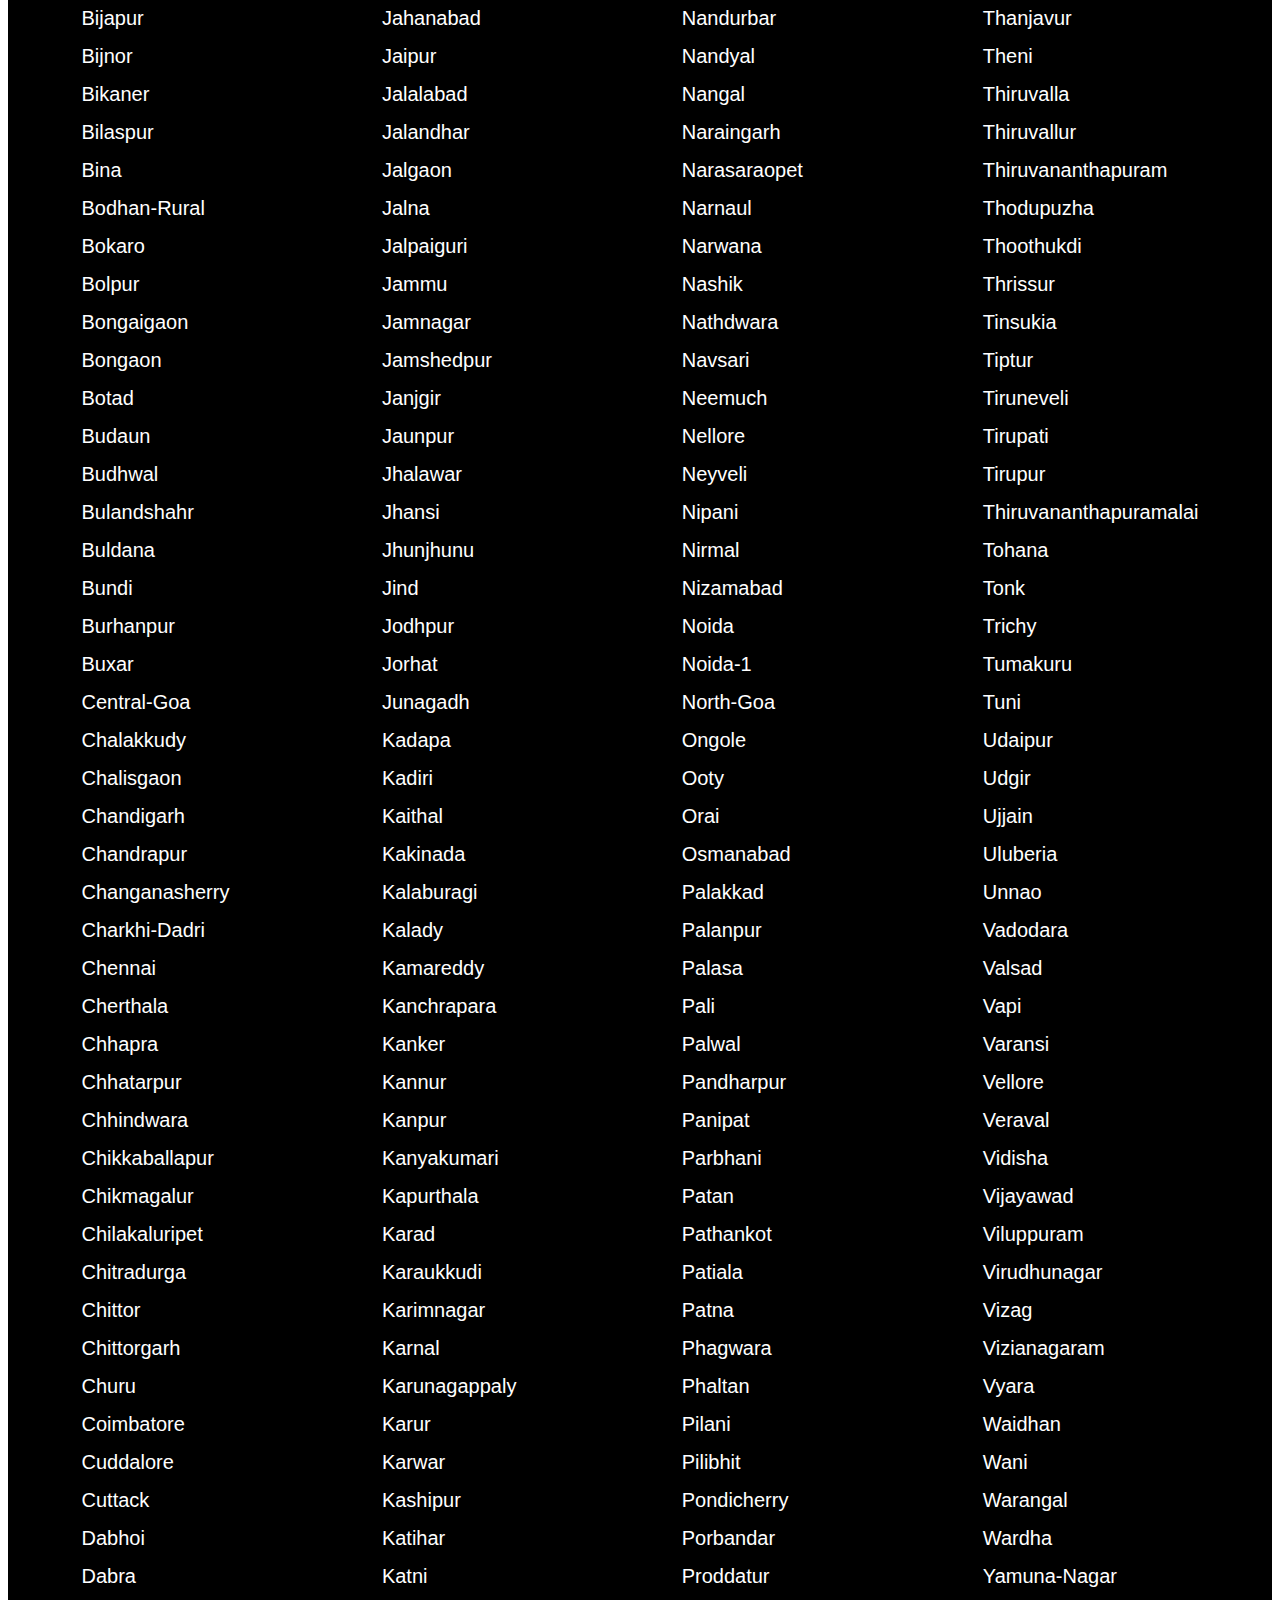
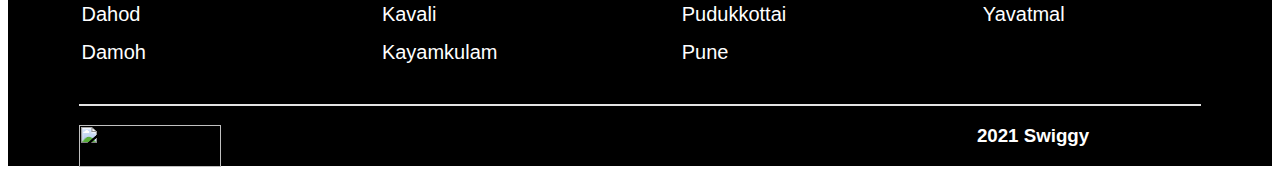
==== commit 48a18530: "Update index.html" ====
--- a/index.html
+++ b/index.html
@@ -27,7 +27,7 @@
                 <p>or <a href="#">login to your account</a></p>
             </div>
             <div class="frankphoto">
-                <img src="image/swiggy.svg" height="85px" width="85px">
+                <img src="Image/swiggy.svg" height="85px" width="85px">
             </div>
         </div>
         <br>
@@ -60,7 +60,7 @@
                 <p>or <a href="#">login to your account</a></p>
             </div>
             <div class="frankphoto">
-                <img src="image/swiggy.svg" height="85px" width="85px">
+                <img src="./Image/swiggy.svg" height="85px" width="85px">
             </div>
             <br>
             <br>
@@ -112,7 +112,7 @@
             </p>
         </div>
         <div class="head2">
-            <img src="image/sidephoto.jpg" height="540px" width="44%">
+            <img src="Image/sidephoto.jpg" height="540px" width="44%">
         </div>
     </div>
     <div class="middlediv">
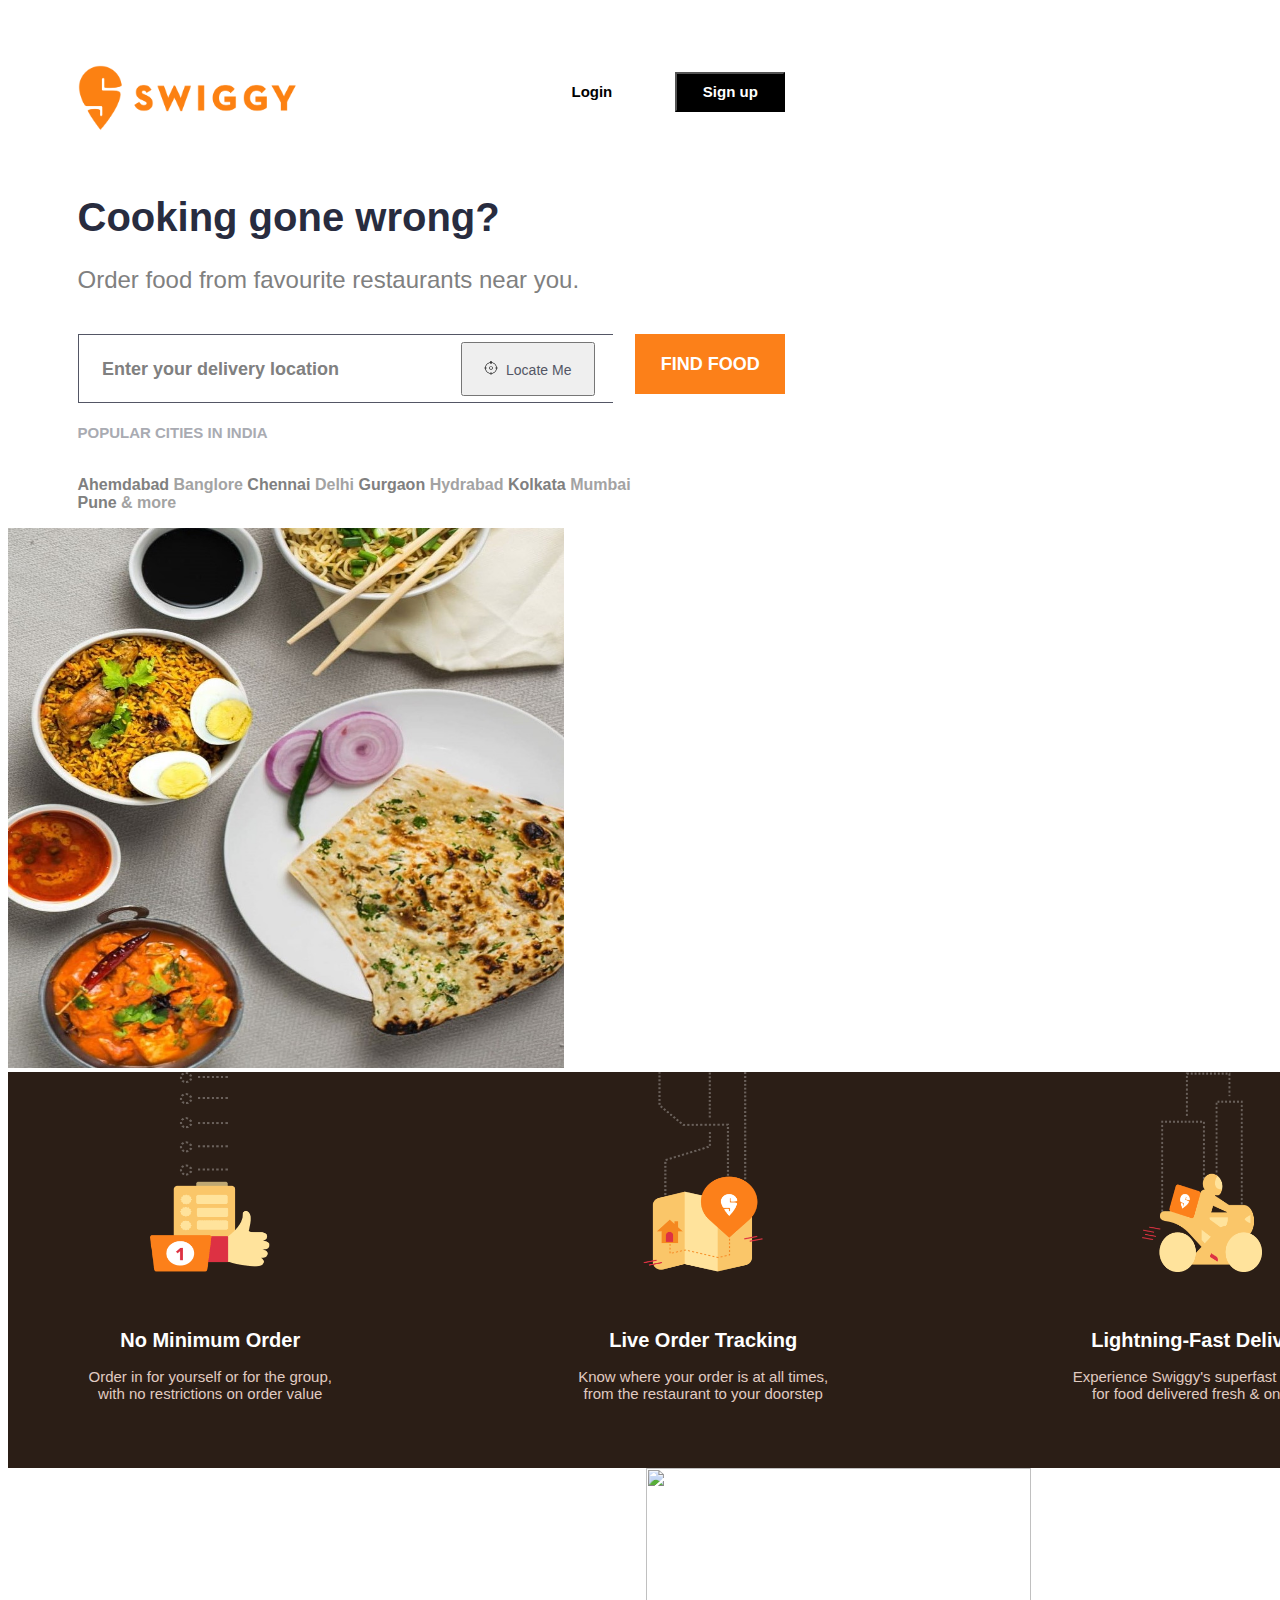
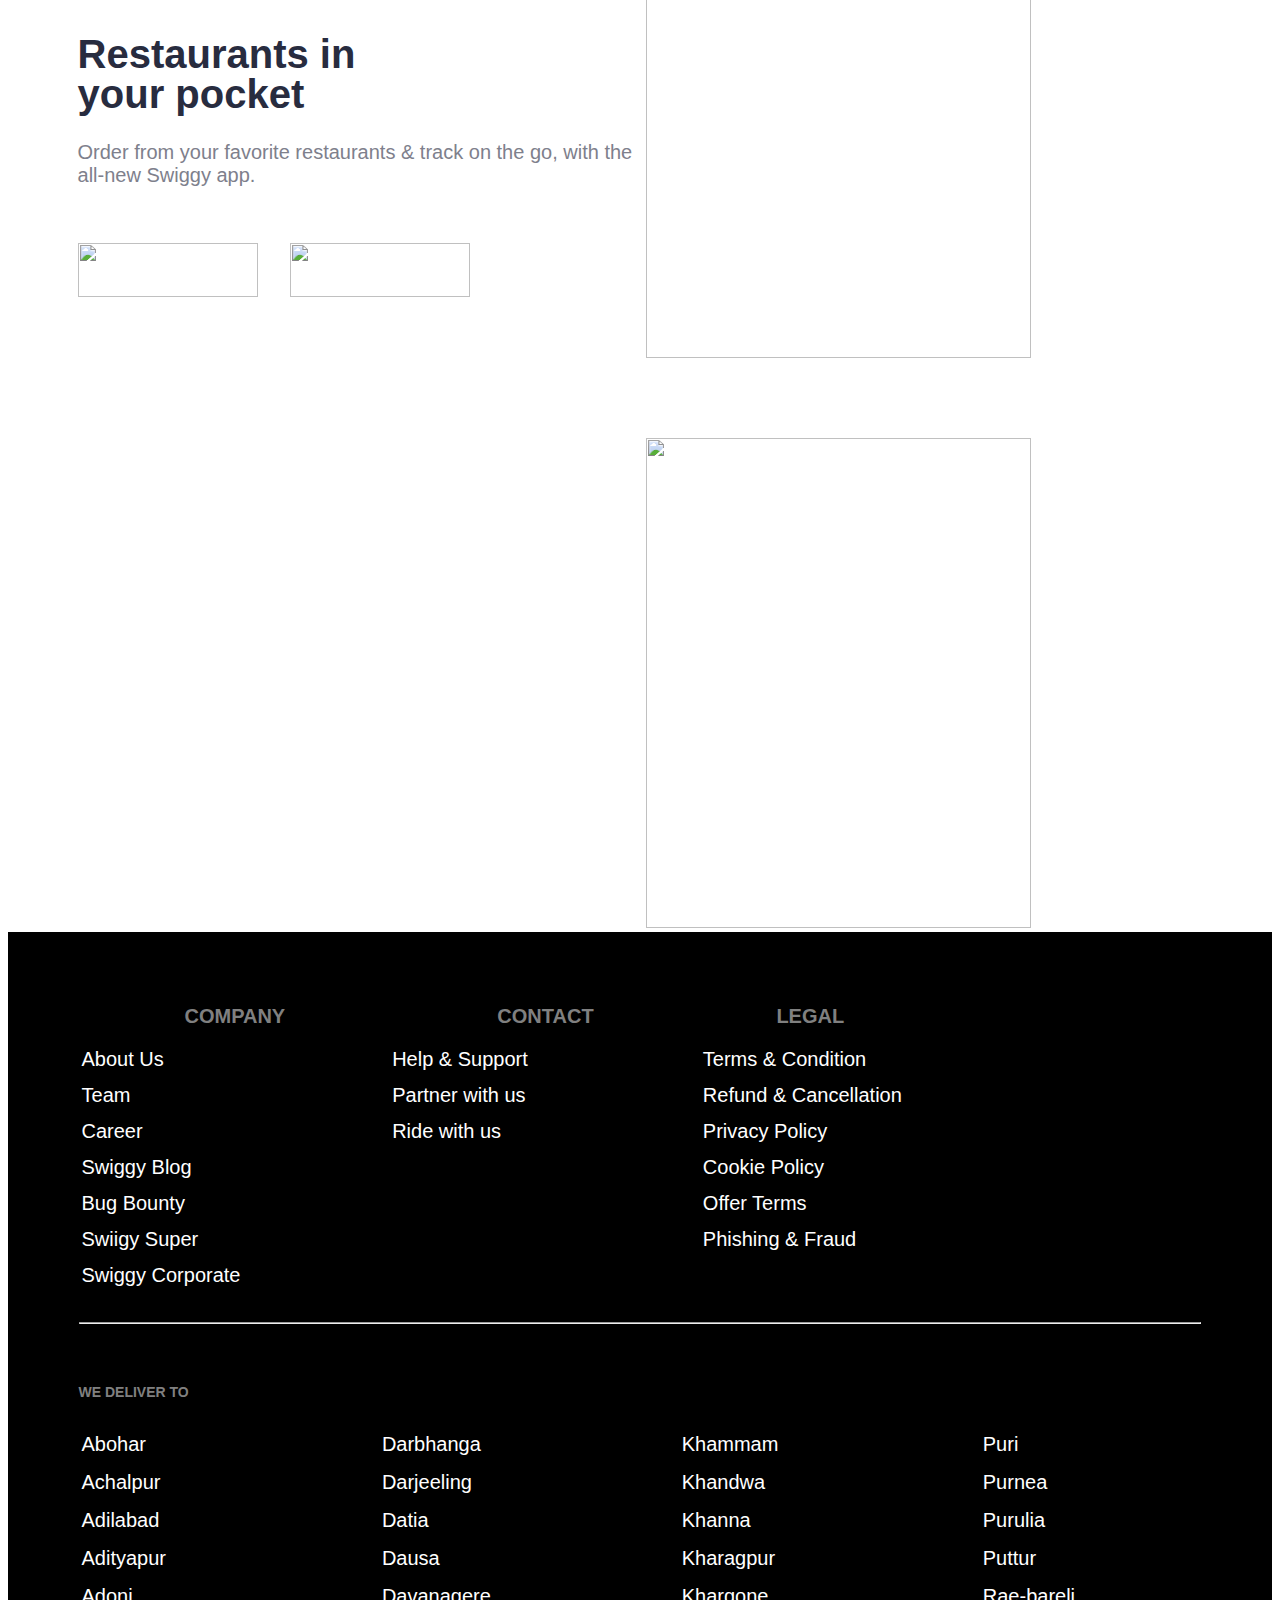
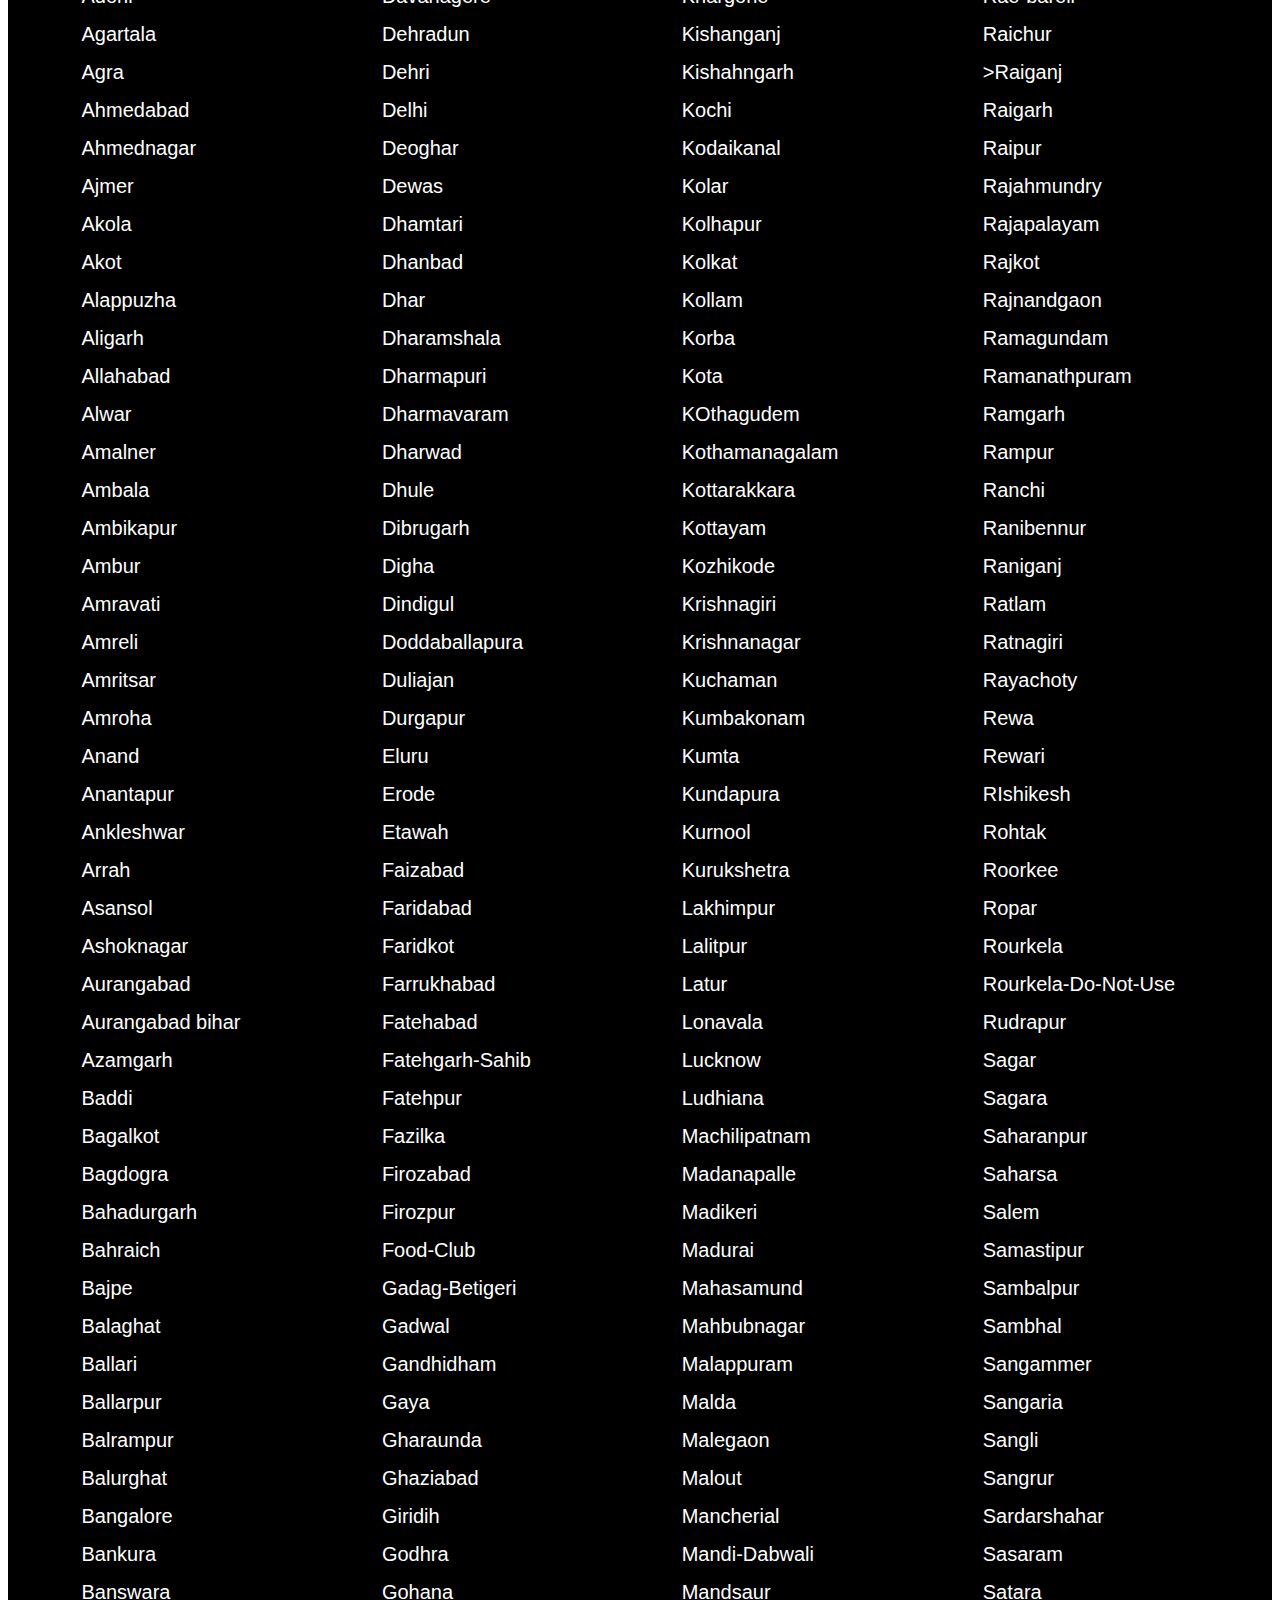
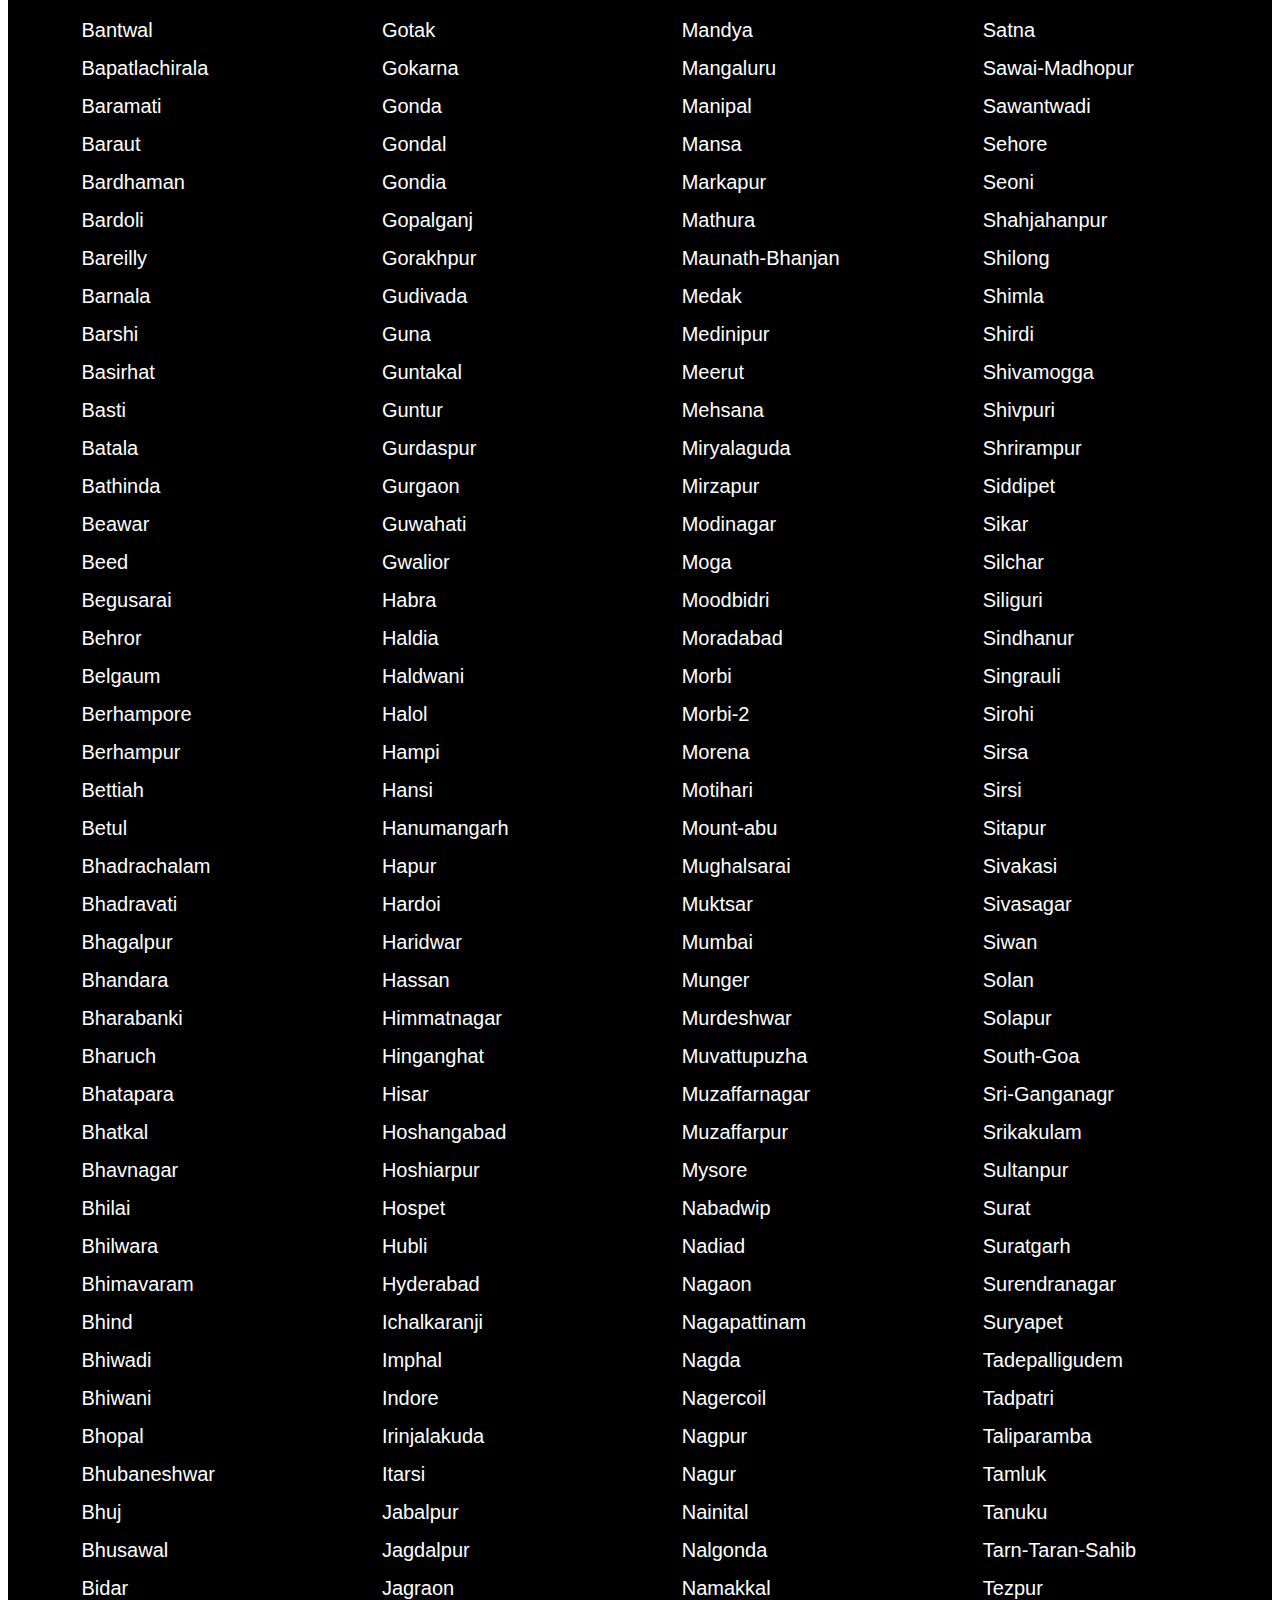
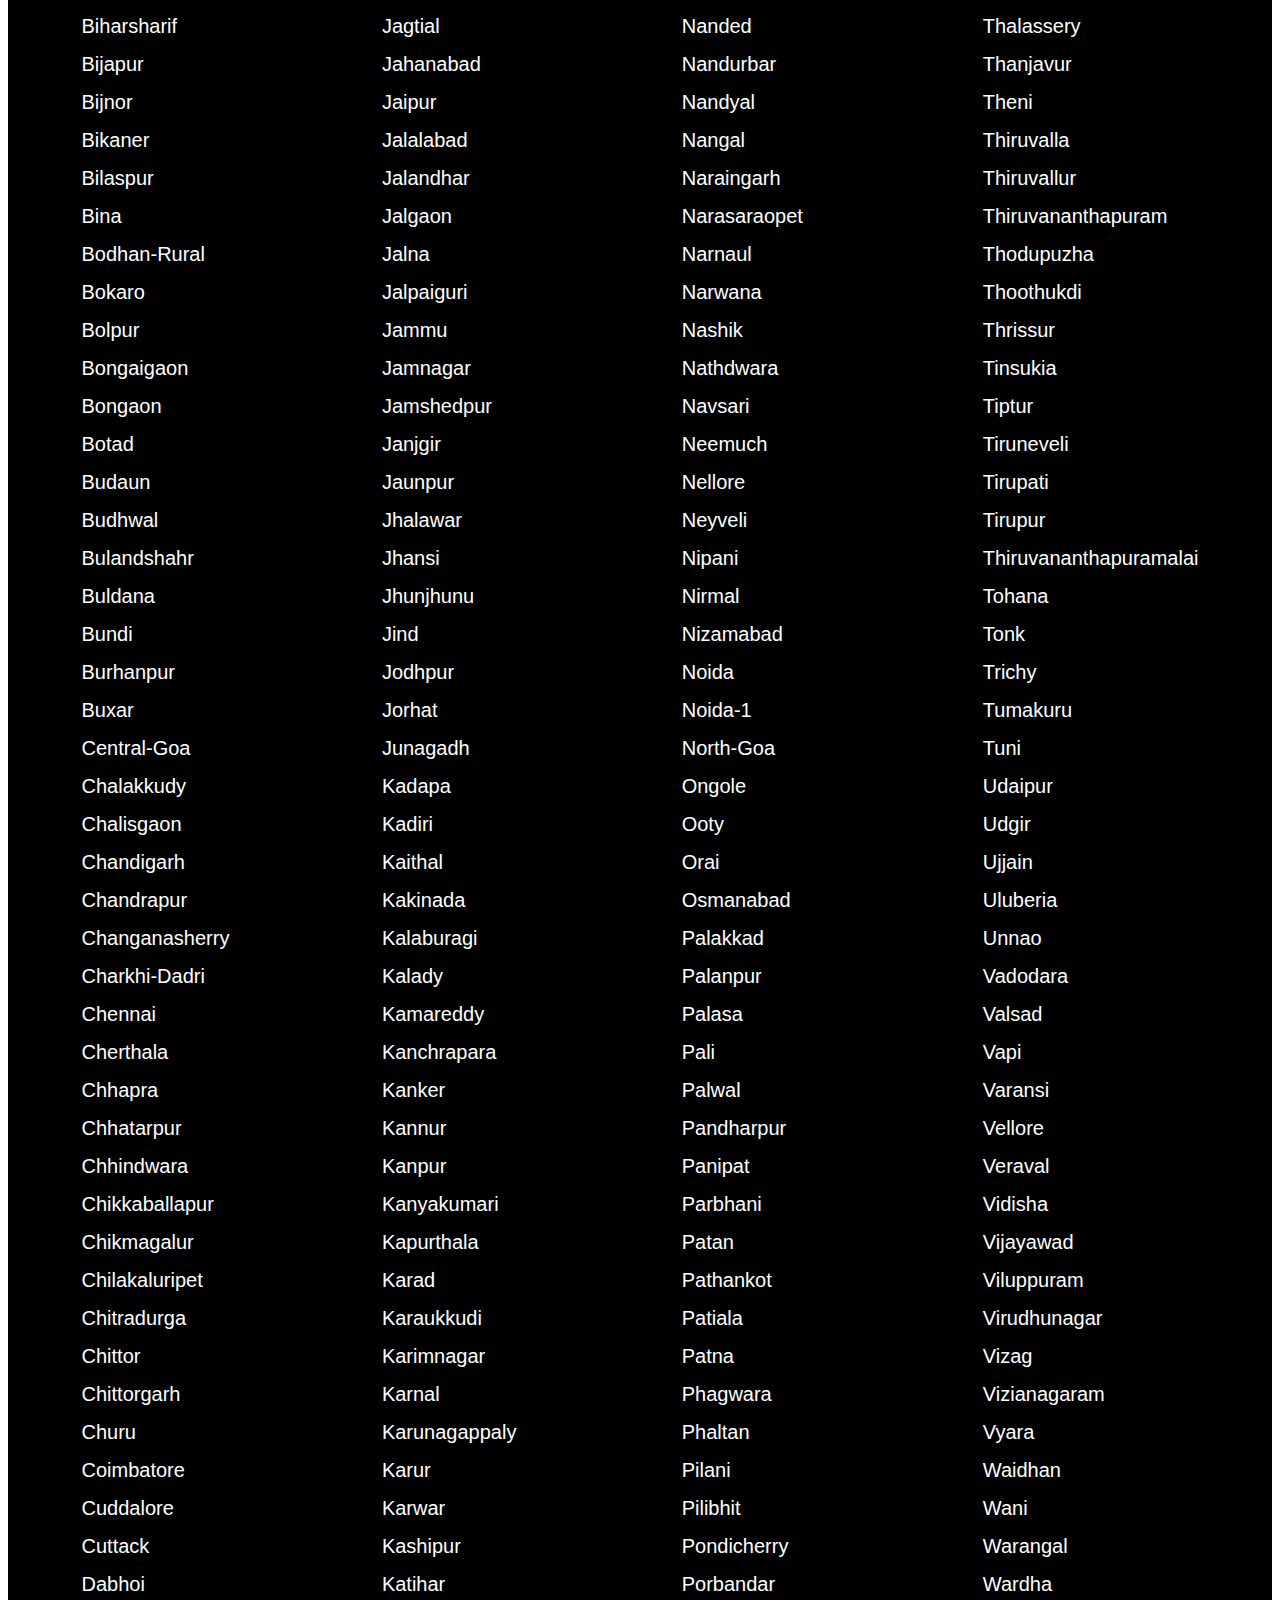
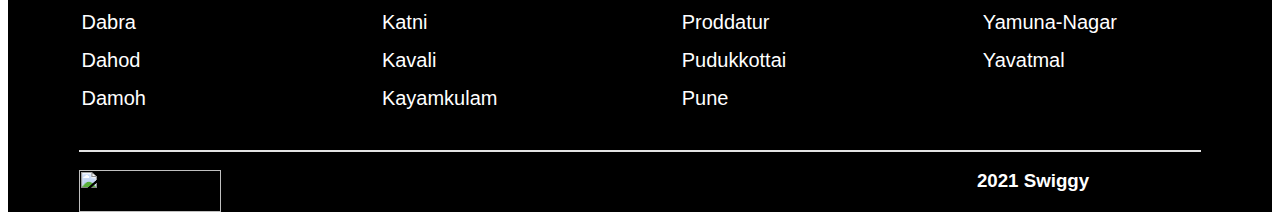
==== commit 720dd6c8: "Update index.html" ====
--- a/index.html
+++ b/index.html
@@ -18,7 +18,7 @@
 <body>
     <div class="signuppage" id="signupform">
         <span class="close" id="close" onclick="document.getElementById('signupform').style.display='none'"><img
-                src="image/close.svg" height="15px" width="15px"></span>
+                src="Image/close.svg" height="15px" width="15px"></span>
         <br>
         <br>
         <div>
@@ -60,7 +60,7 @@
                 <p>or <a href="#">login to your account</a></p>
             </div>
             <div class="frankphoto">
-                <img src="./Image/swiggy.svg" height="85px" width="85px">
+                <img src="Image/swiggy.svg" height="85px" width="85px">
             </div>
             <br>
             <br>
@@ -76,7 +76,7 @@
     </div>
     <div class="header">
         <div class="head1">
-            <img src="image/logo2.png" height="11.8%" width="31%">
+            <img src="Image/logo2.png" height="11.8%" width="31%">
             <div class="buttonbar">
                 <button class="Login" id="loginpage" onclick="login()">Login </button>
                 <button type="button" class="signup" id="signup" onclick="sign()">Sign up</button>
@@ -96,7 +96,7 @@
             <div class="fullsearchbar">
                 <div class="div1">
                     <input type="searchbar" placeholder="Enter your delivery location" class="search">
-                    <button type="button" class="btn"><img src="image/crosschair.svg" height="14px" width="14px">
+                    <button type="button" class="btn"><img src="Image/crosschair.svg" height="14px" width="14px">
                         &nbspLocate Me</button>
                 </div>
                 <div style="float: right; height: 100%">
@@ -117,7 +117,7 @@
     </div>
     <div class="middlediv">
         <div class="minimumdiv">
-            <img src="image/minim.png" height="200px" width="120px">
+            <img src="Image/minim.png" height="200px" width="120px">
             <br>
             <br>
             <br>
@@ -127,7 +127,7 @@
         </div>
         <div class="livediv">
 
-            <img src="image/live.png" height="200px" width="120px">
+            <img src="Image/live.png" height="200px" width="120px">
             <br>
             <br>
             <br>
@@ -136,7 +136,7 @@
         </div>
         <div class="fastdiv">
 
-            <img src="image/fast.png" height="200px" width="120px">
+            <img src="./Image/fast.png" height="200px" width="120px">
             <br>
             <br>
             <br>
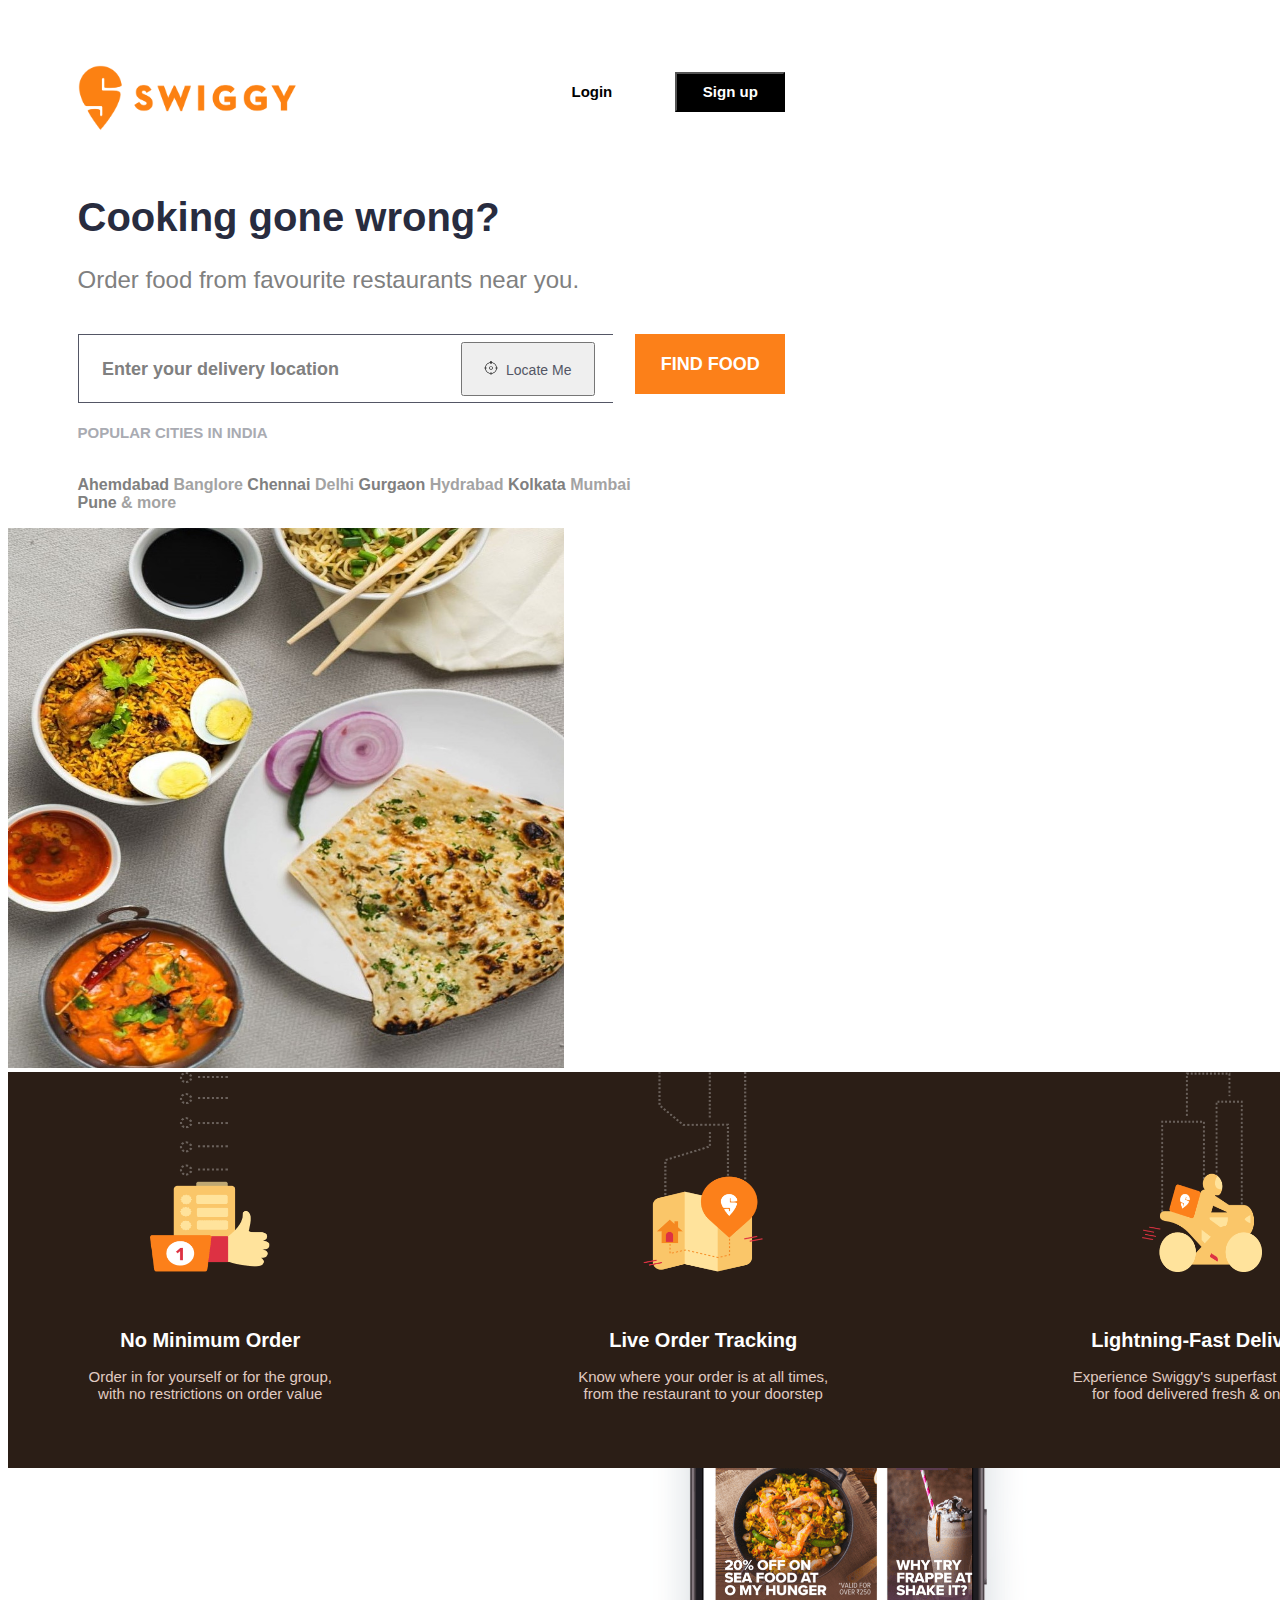
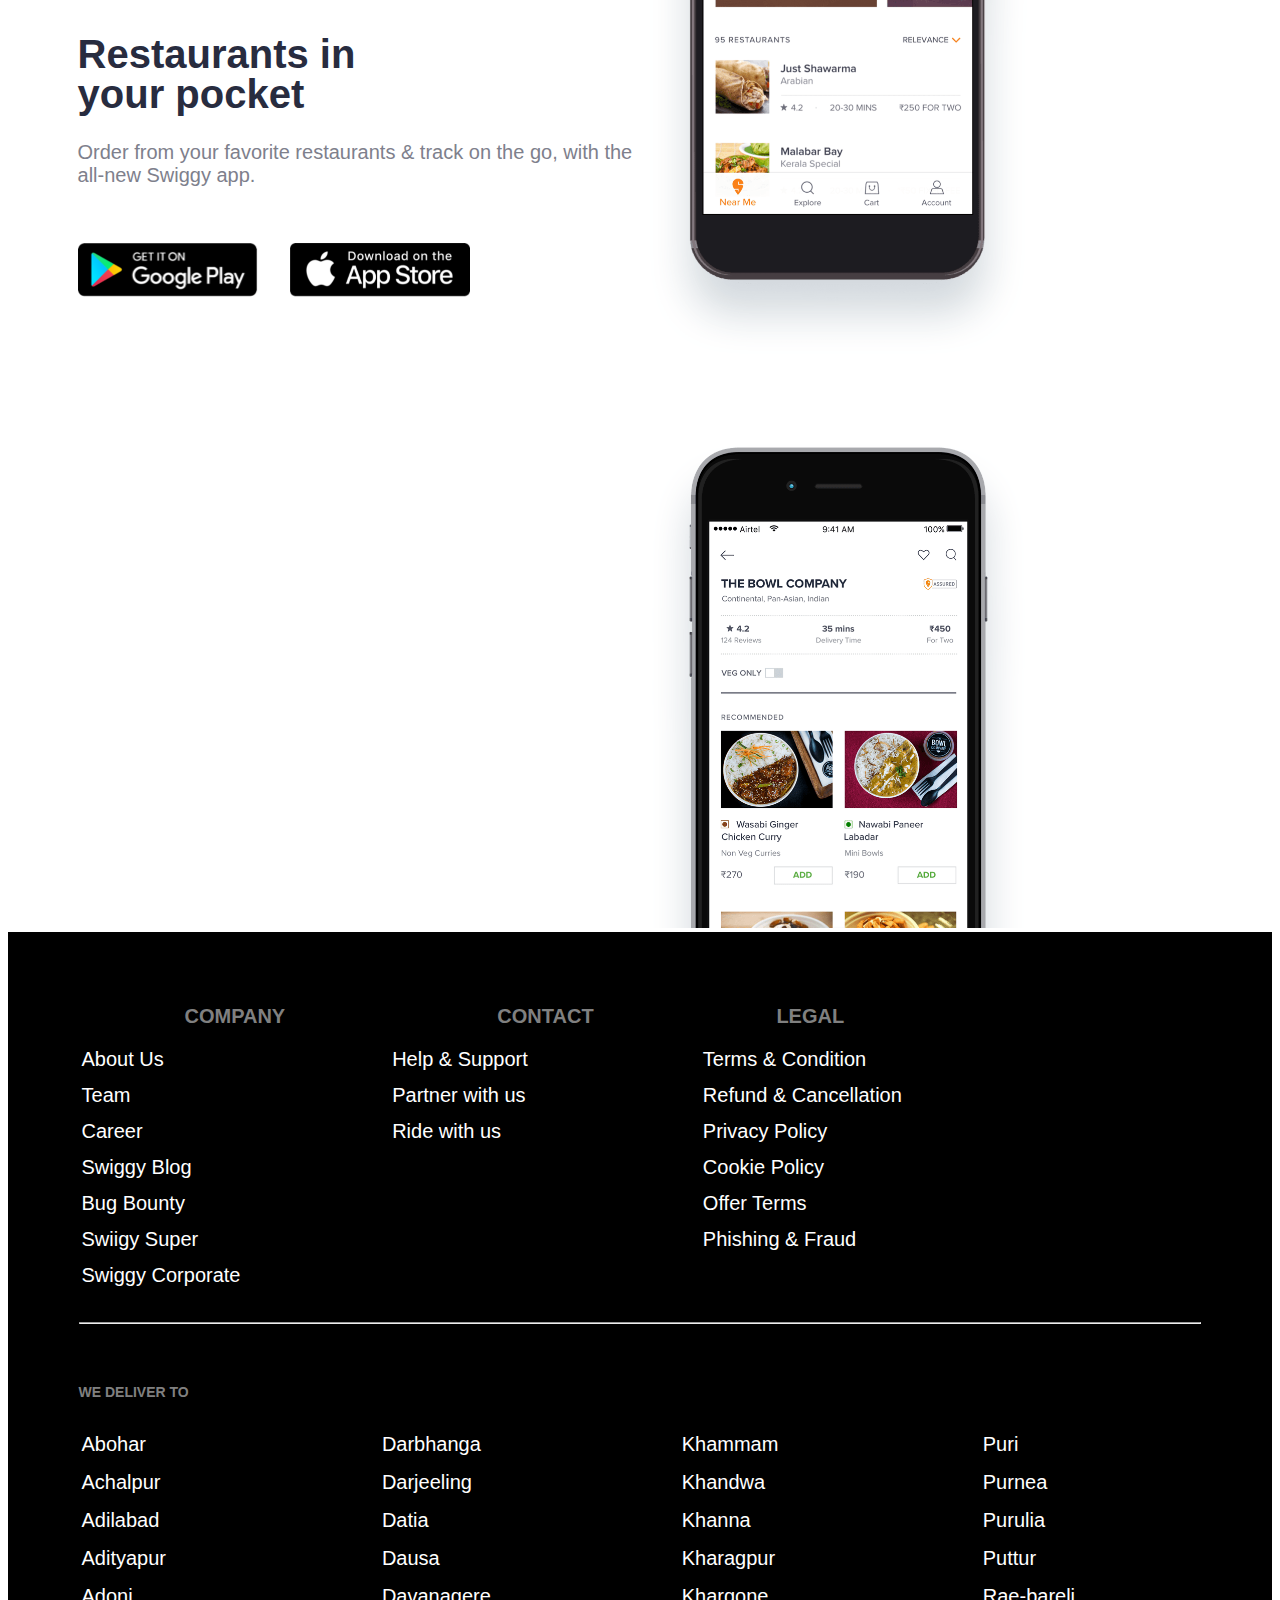
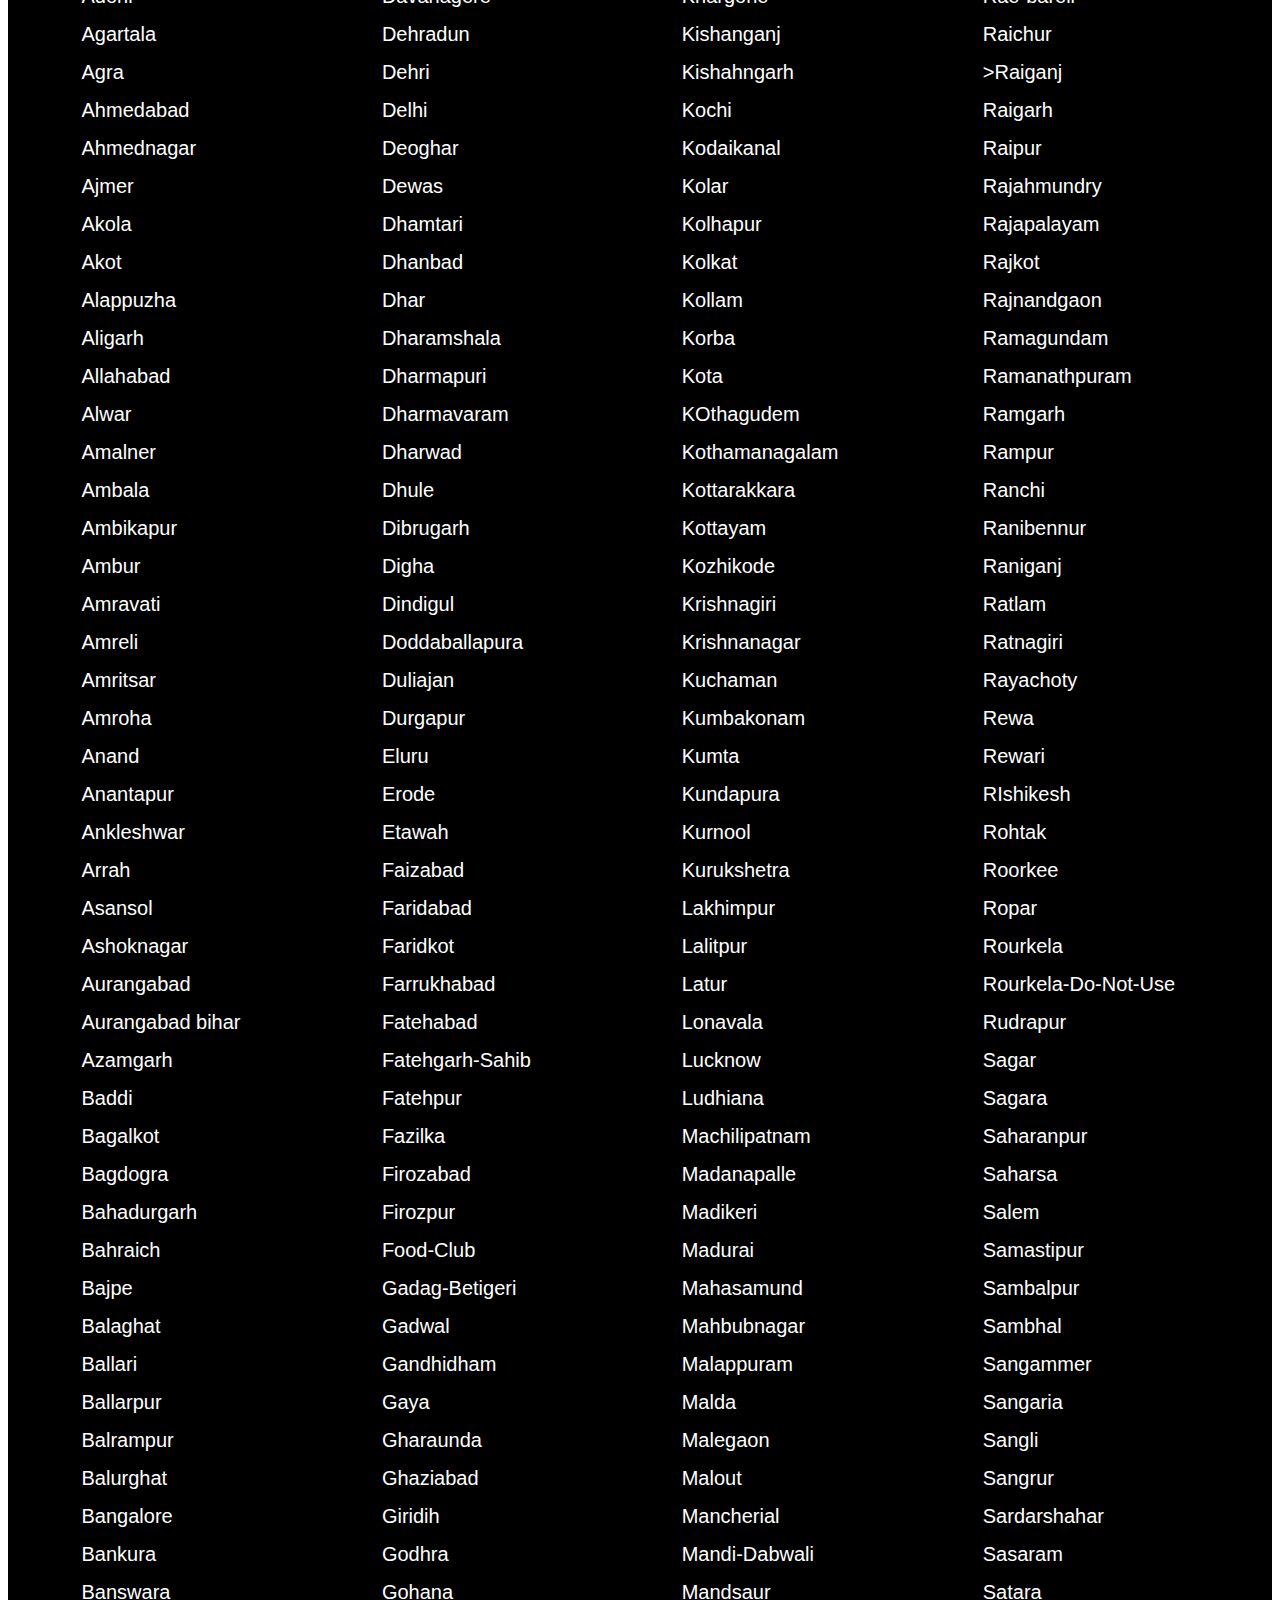
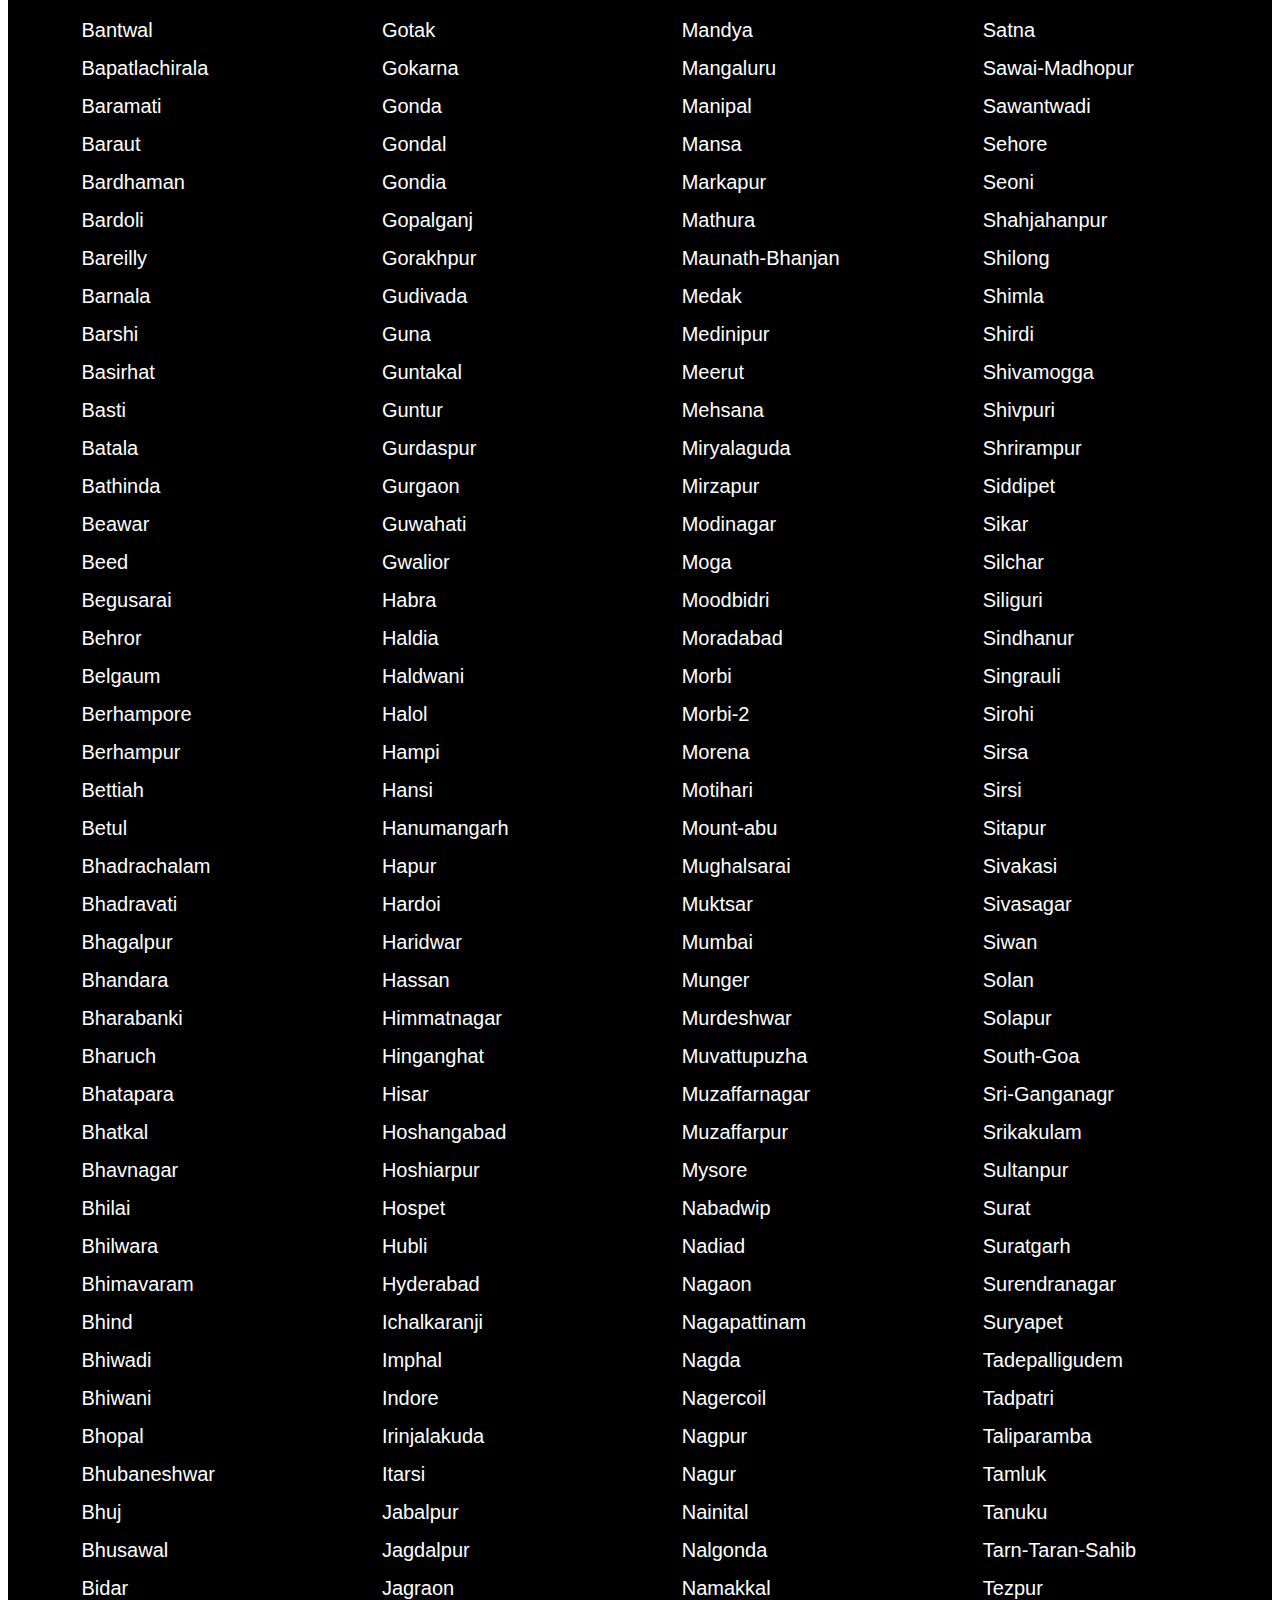
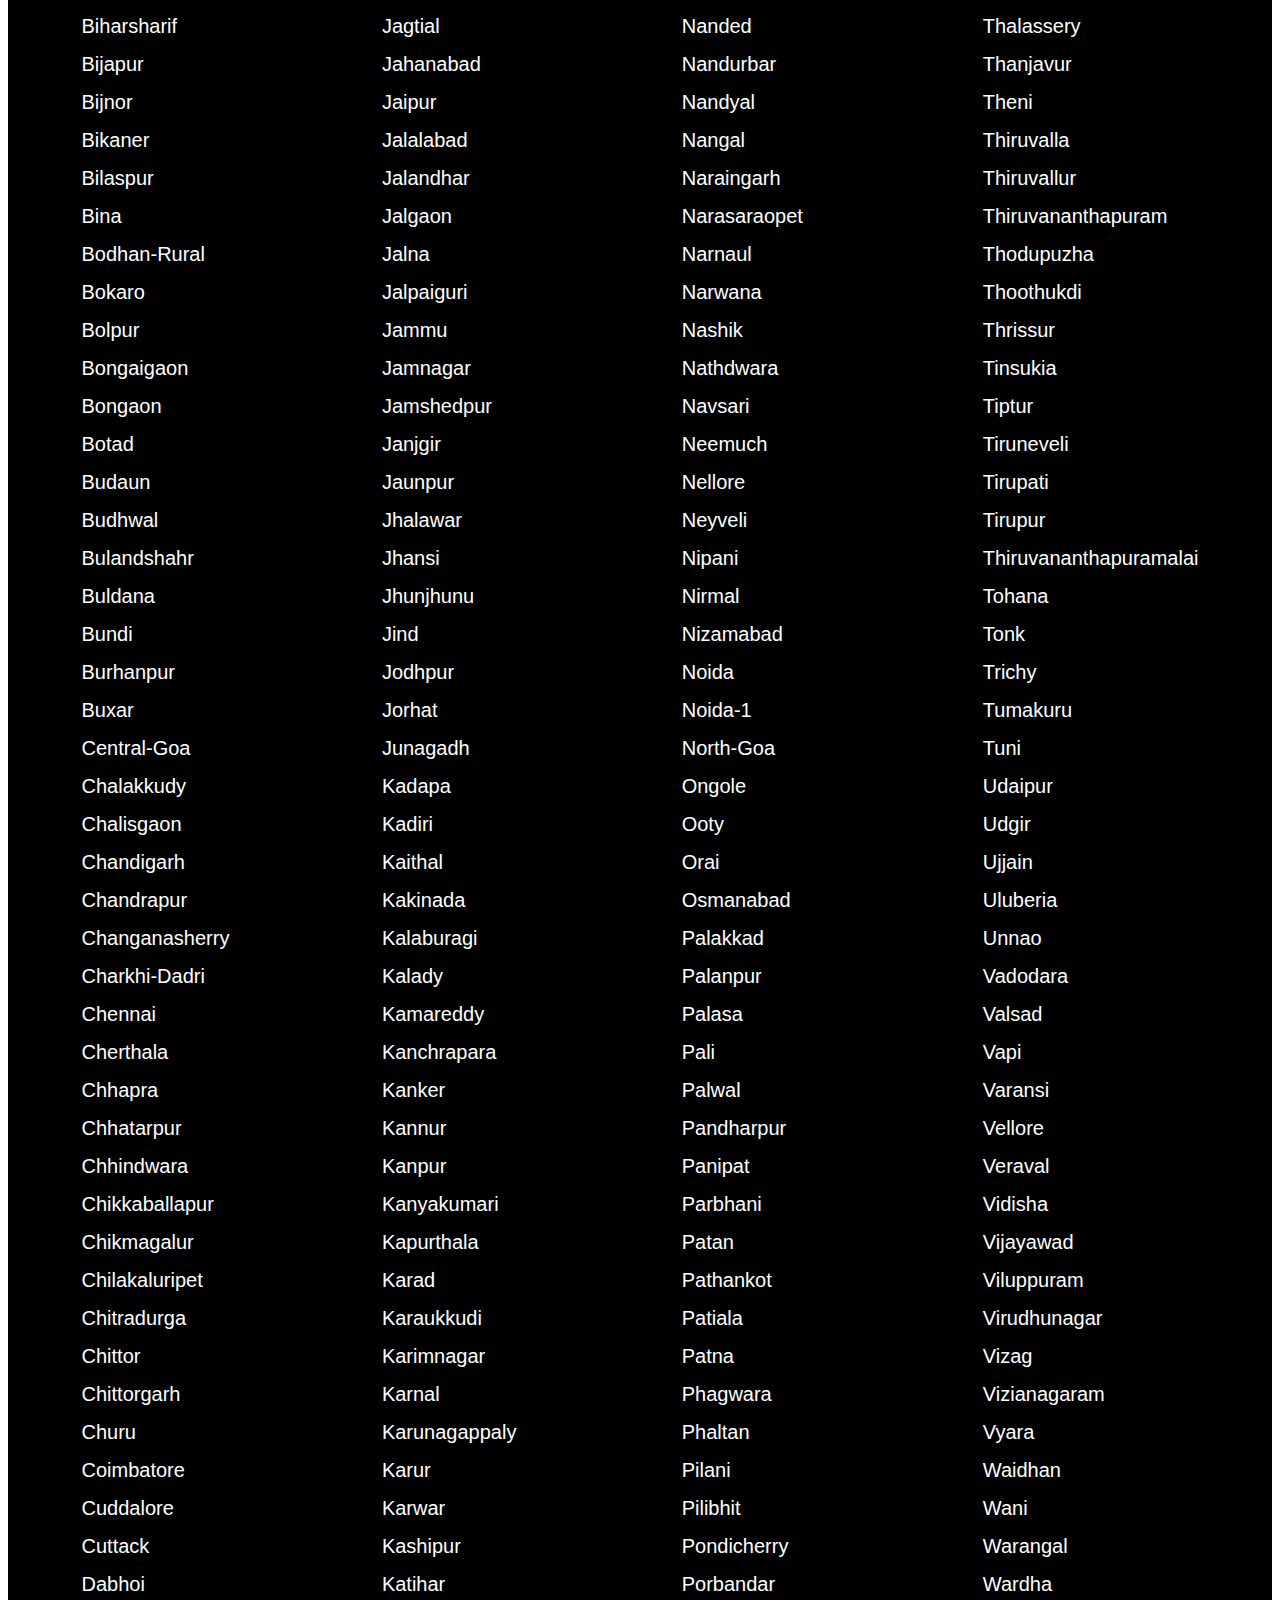
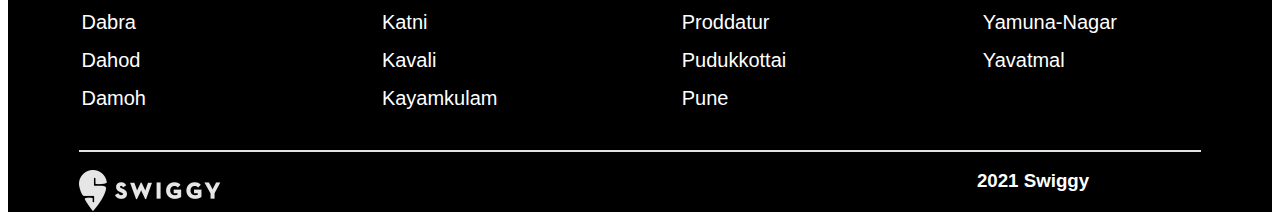
==== commit 3ba4f974: "Image Location Changed" ====
--- a/index.html
+++ b/index.html
@@ -136,7 +136,7 @@
         </div>
         <div class="fastdiv">
 
-            <img src="./Image/fast.png" height="200px" width="120px">
+            <img src="Image/fast.png" height="200px" width="120px">
             <br>
             <br>
             <br>
@@ -154,18 +154,18 @@
                 <br>
                 <br>
                 <a href="https://play.google.com/store/apps/details?id=in.swiggy.android" target="_new">
-                    <img src="image/play.png" width="180px" height="54px"></a>
+                    <img src="Image/play.png" width="180px" height="54px"></a>
 
                 <a href="https://apps.apple.com/in/app/swiggy-food-order-delivery/id989540920" target="_new"><img
-                        src="image/ios.png" width="180px" height="54px" style="margin-left: 5%;"></a>
+                        src="Image/ios.png" width="180px" height="54px" style="margin-left: 5%;"></a>
             </div>
         </div>
         <div>
             <div class="phone1">
-                <img src="image/phone1.png" width="385px" height="490px">
+                <img src="Image/phone1.png" width="385px" height="490px">
             </div>
             <div class="phone2">
-                <img src="image/phone2.png" width="385px" height="490px">
+                <img src="Image/phone2.png" width="385px" height="490px">
             </div>
         </div>
     </div>
@@ -1025,7 +1025,7 @@
         <br>
         <hr style="border: 1px solid #e3e3e3;">
         <div>
-            <img src="image/swiggybottomlogo.png" class="bottomlogo">
+            <img src="Image/swiggybottomlogo.png" class="bottomlogo">
             <h3 class="bottomhead">2021 Swiggy</h3>
 
         </div>
